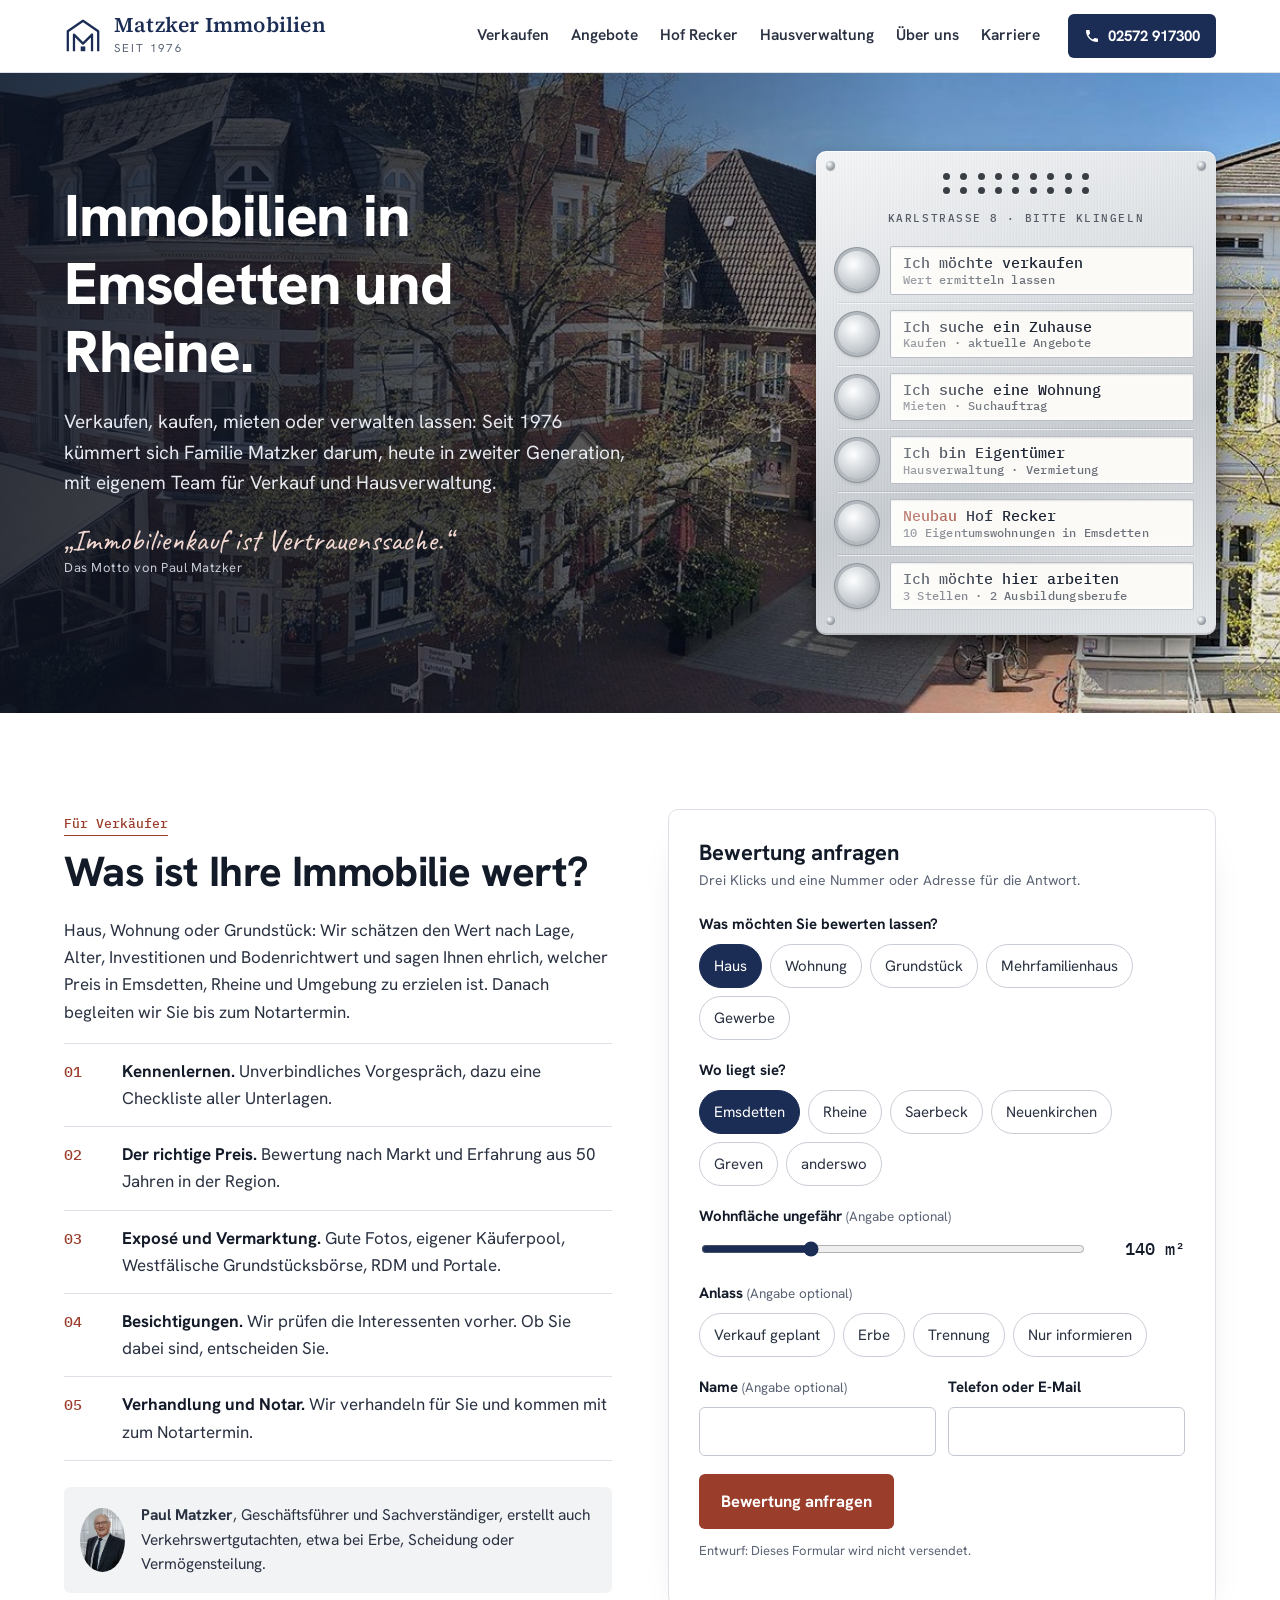
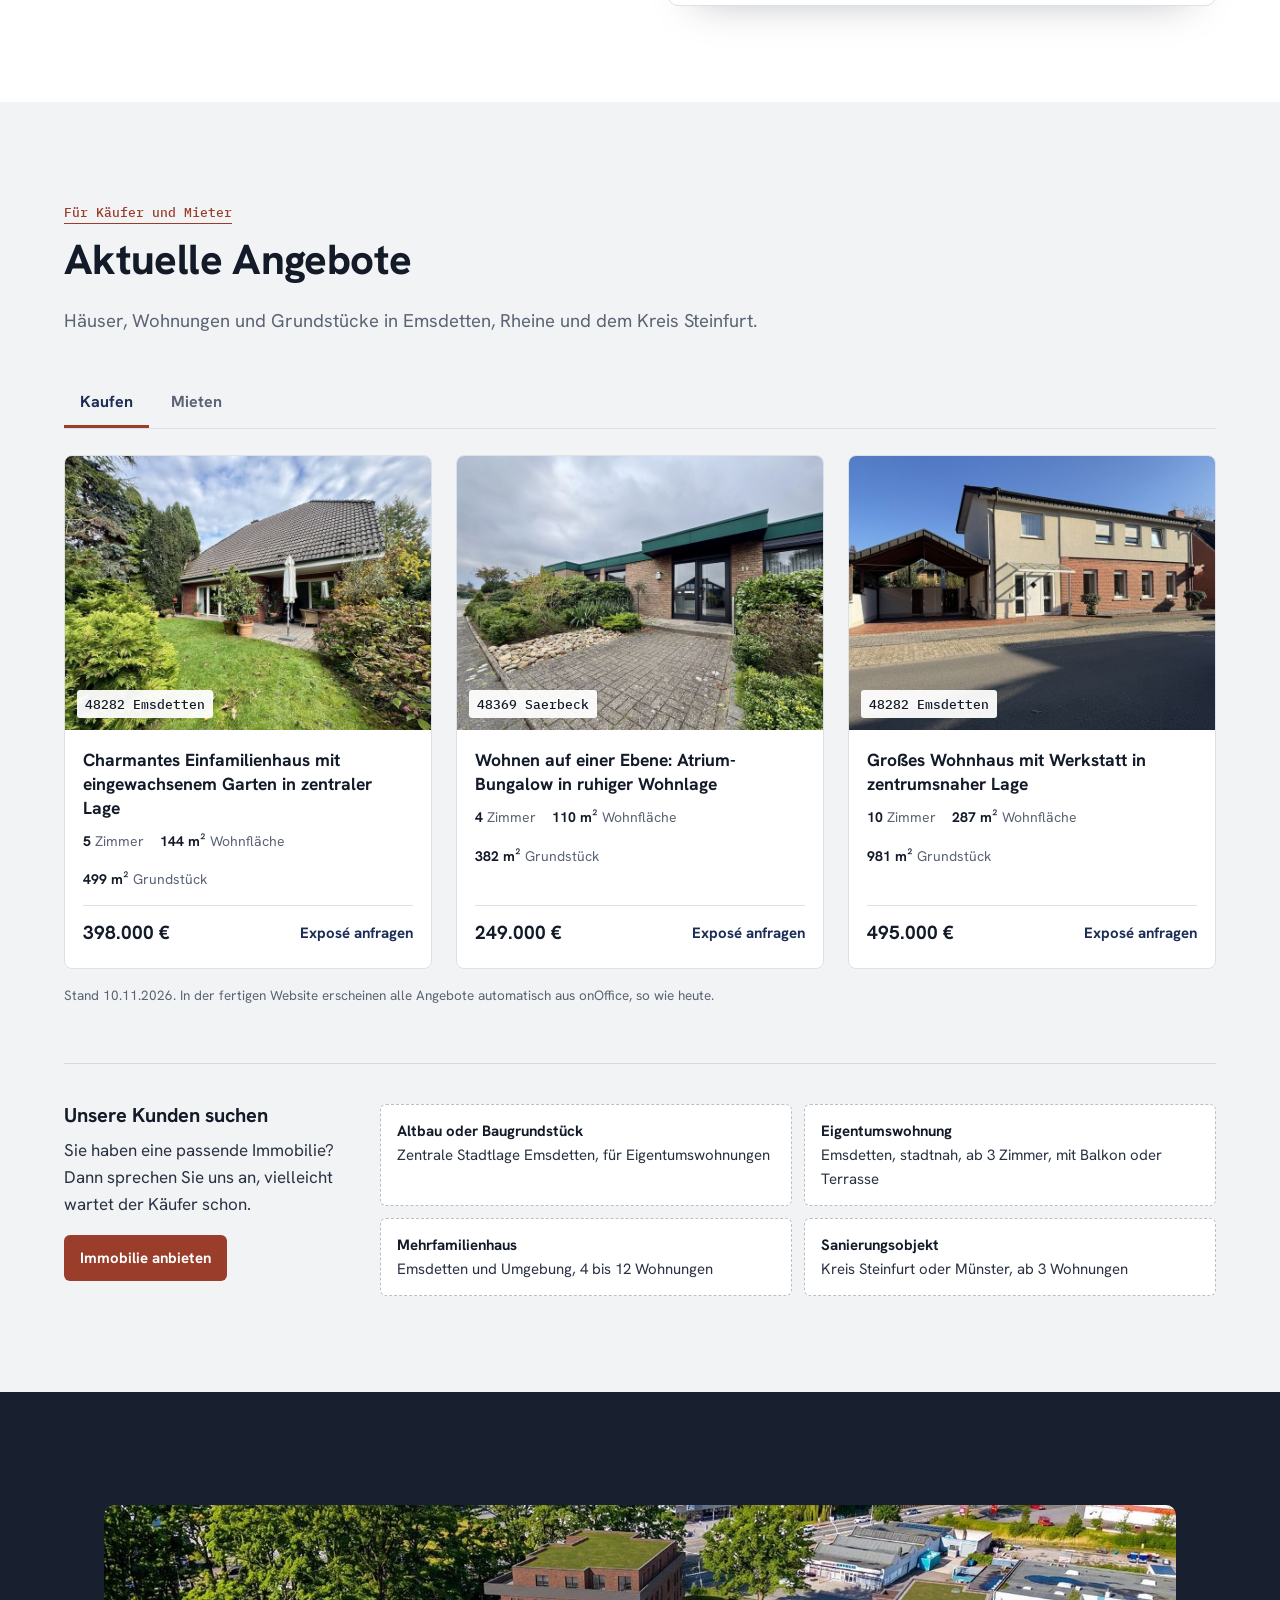
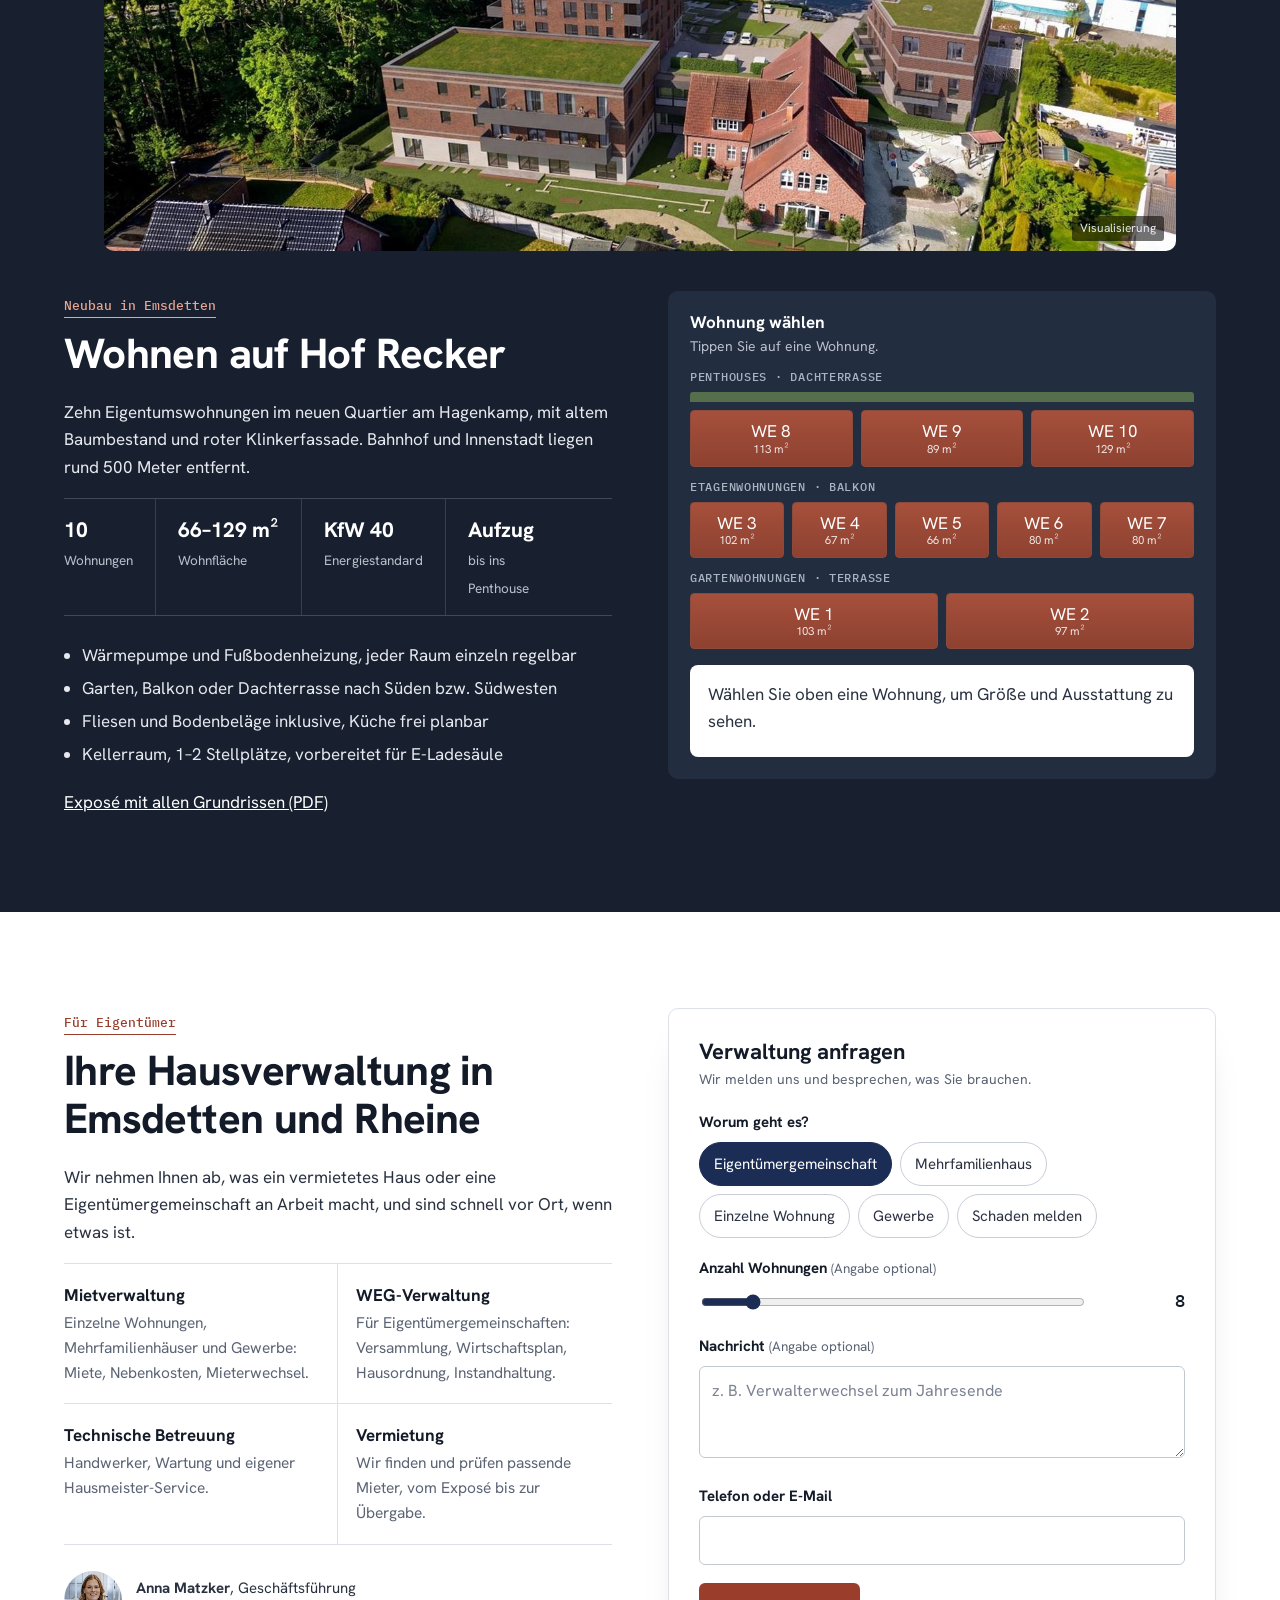
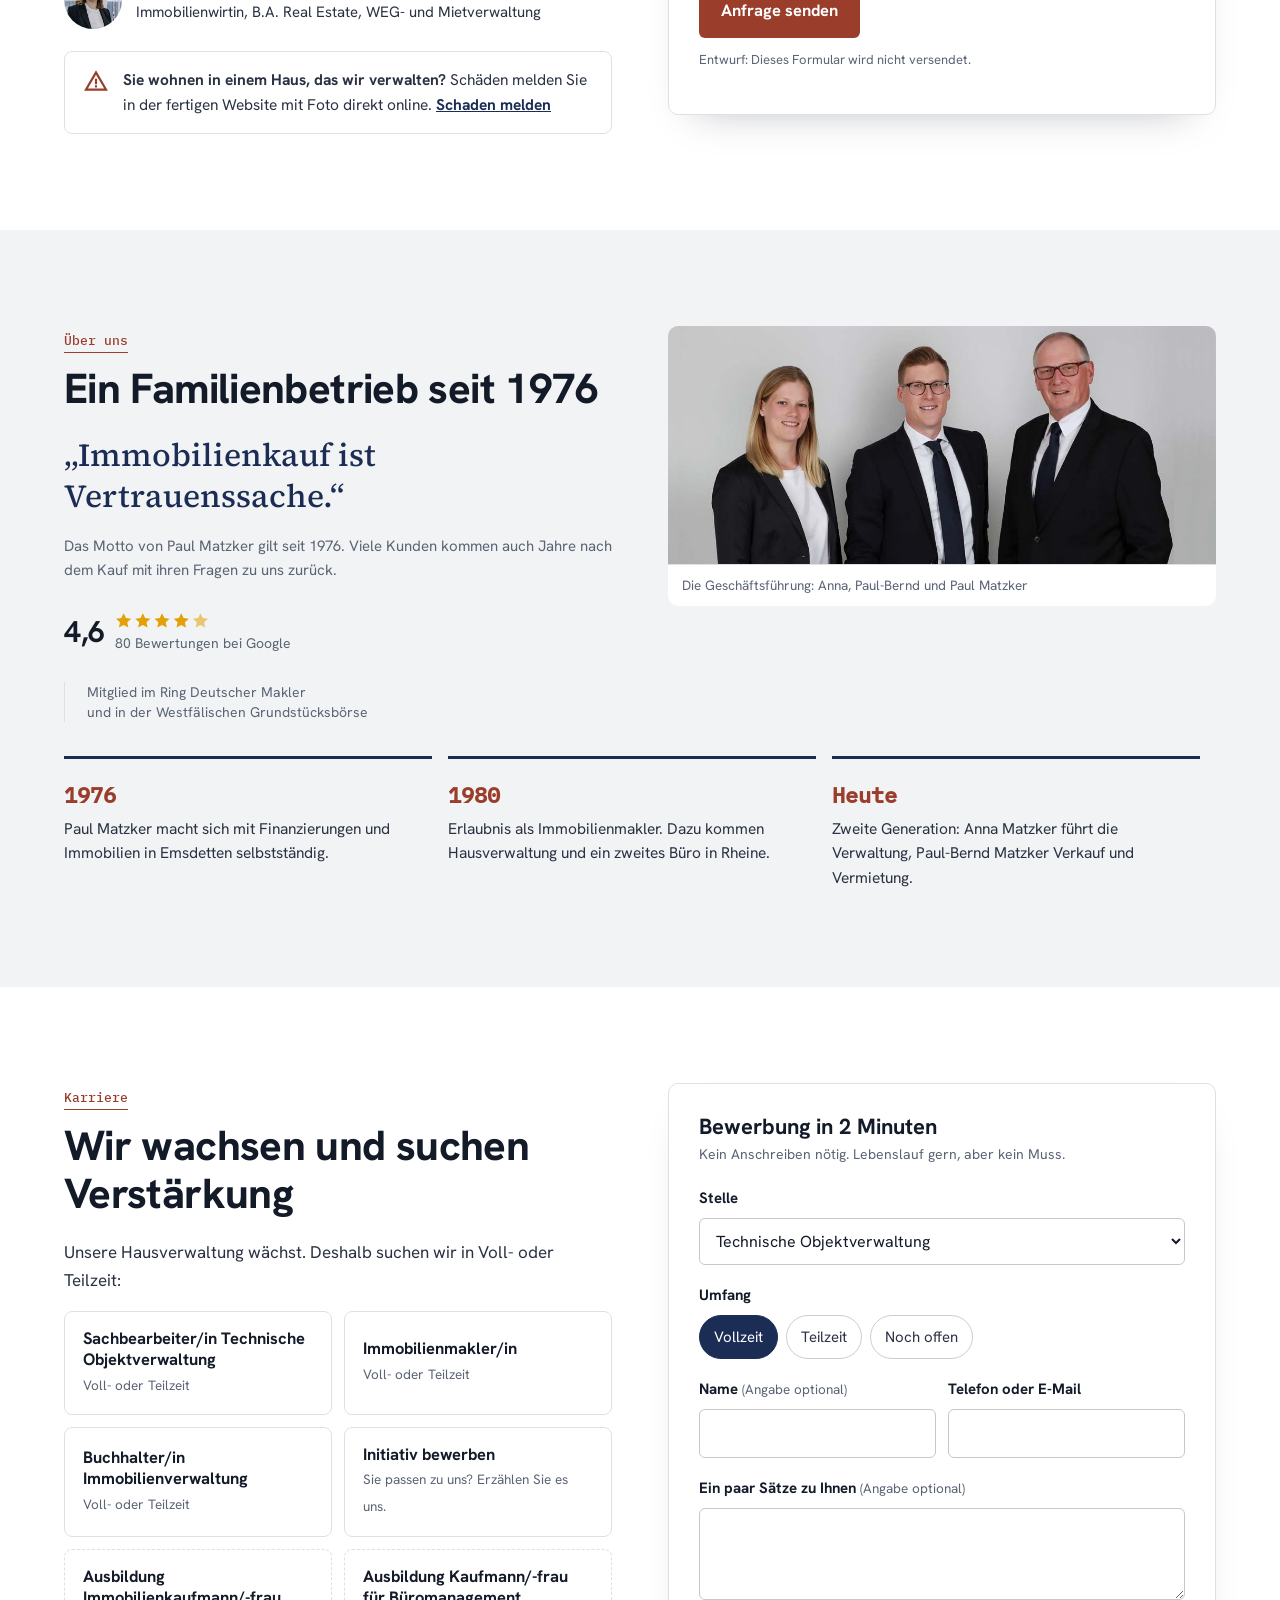
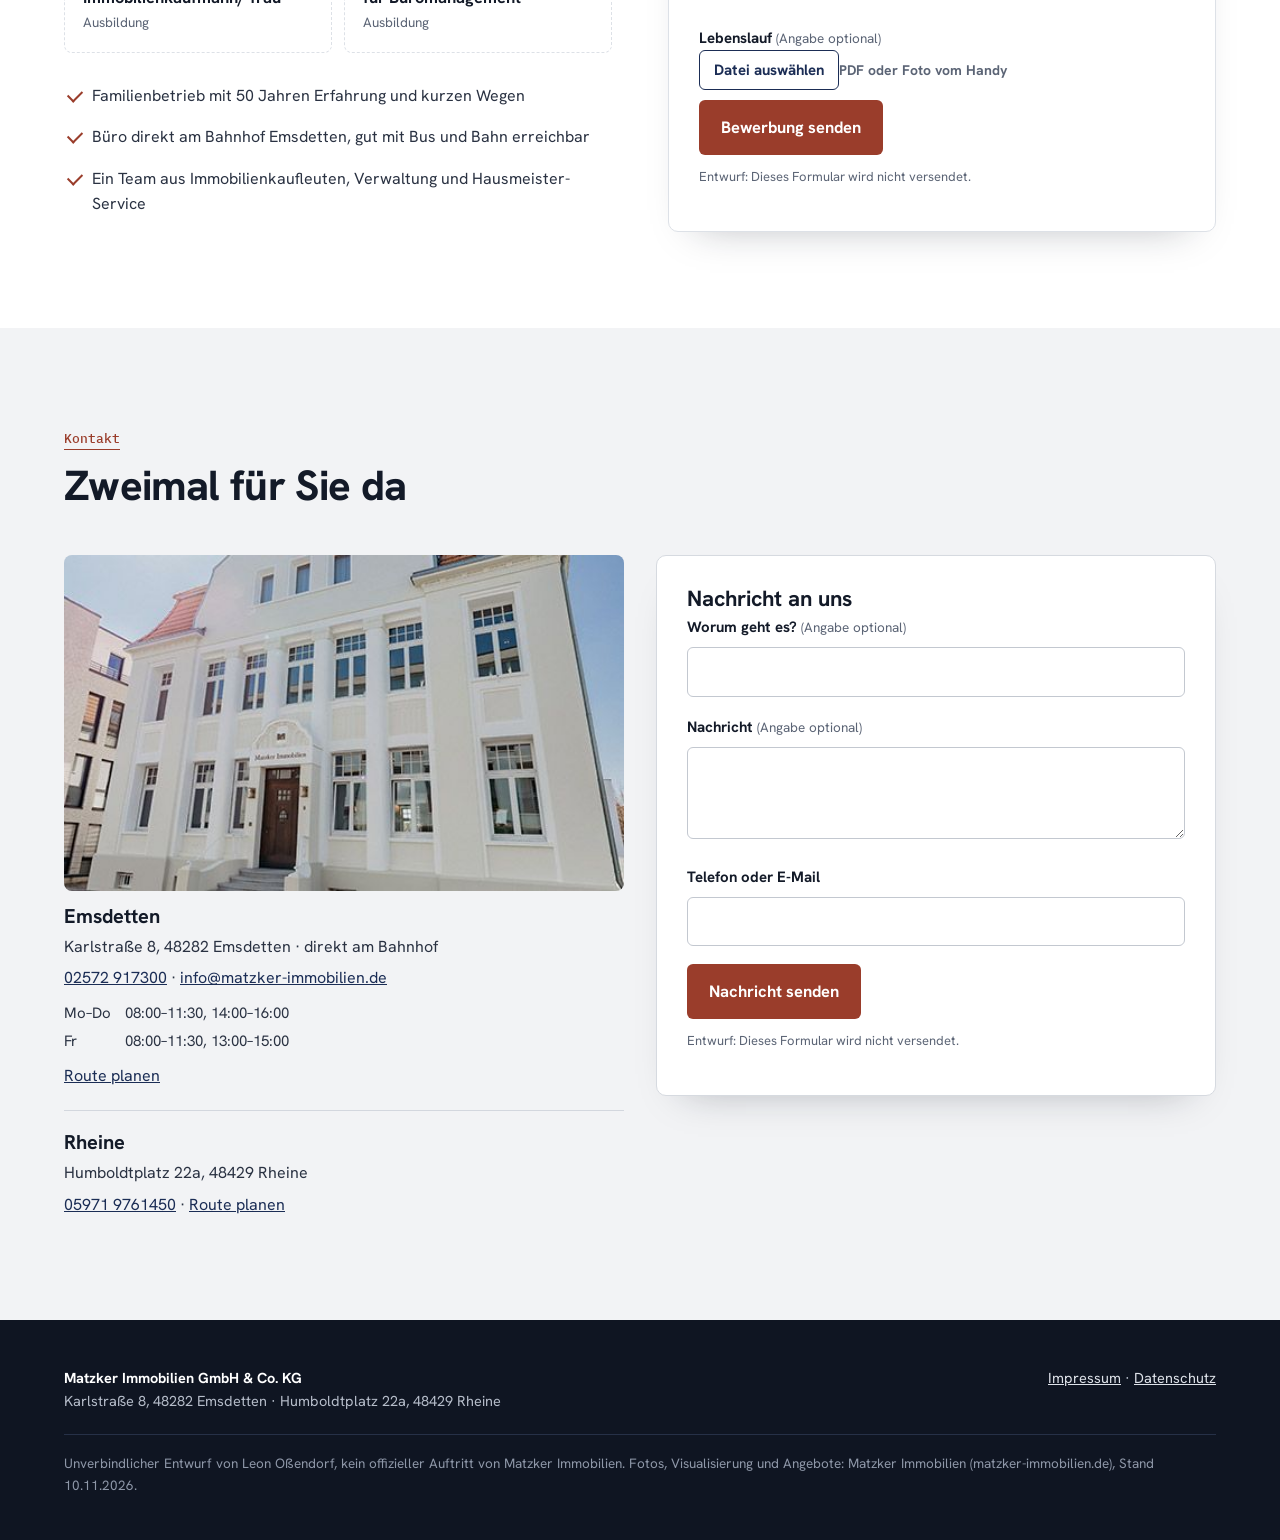
==== index.html @ f6fca641 "Matzker: Startseite mit Klingeltableau, Bewertung, Angebote, Hof Recker, Verwaltung, Karriere" ====
<!doctype html>
<html lang="de-DE">
<head>
<meta charset="utf-8">
<meta name="viewport" content="width=device-width, initial-scale=1">
<meta name="robots" content="noindex,nofollow">
<title>Matzker Immobilien – Makler und Hausverwaltung in Emsdetten und Rheine (Entwurf)</title>
<meta name="description" content="Unverbindlicher Entwurf von Leon Oßendorf für Matzker Immobilien, Emsdetten und Rheine.">
<link rel="preload" href="fonts/hanken.woff2" as="font" type="font/woff2" crossorigin>
<link rel="stylesheet" href="css/site.css">
<link rel="icon" href="data:image/svg+xml,%3Csvg xmlns='http://www.w3.org/2000/svg' viewBox='0 0 40 40'%3E%3Crect width='40' height='40' rx='6' fill='%231b2d55'/%3E%3Cpath d='M8 31V15l12-8 12 8v16M13 31V19l7 7 7-7v12' fill='none' stroke='%23fff' stroke-width='2.6'/%3E%3C/svg%3E">
</head>
<body>
<a class="skip" href="#inhalt">Zum Inhalt springen</a>

<header class="kopf">
  <div class="wrap">
    <a class="marke" href="#top" aria-label="Matzker Immobilien, zur Startseite">
      <svg viewBox="0 0 40 40" aria-hidden="true"><path d="M4 36V15L20 4l16 11v21" fill="none" stroke="#1b2d55" stroke-width="2.4" stroke-linejoin="round"/><path d="M10.5 36V18.5l9.5 9.5 9.5-9.5V36" fill="none" stroke="#1b2d55" stroke-width="2.4" stroke-linejoin="round"/><rect x="17.6" y="31" width="4.8" height="5" fill="#1b2d55"/></svg>
      <span><b>Matzker Immobilien</b><small>Seit 1976</small></span>
    </a>
    <nav class="menue" id="menue" aria-label="Hauptmenü">
      <a href="#verkaufen">Verkaufen</a>
      <a href="#angebote">Angebote</a>
      <a href="#hof-recker">Hof Recker</a>
      <a href="#verwaltung">Hausverwaltung</a>
      <a href="#familie">Über uns</a>
      <a href="#karriere">Karriere</a>
    </nav>
    <button class="burger" aria-expanded="false" aria-controls="menue" aria-label="Menü öffnen"><svg width="20" height="14" viewBox="0 0 20 14" aria-hidden="true"><path d="M0 1h20M0 7h20M0 13h20" stroke="#1b2d55" stroke-width="2"/></svg></button>
    <a class="tel" href="tel:+492572917300"><svg viewBox="0 0 24 24" aria-hidden="true"><path fill="currentColor" d="M6.6 10.8a15.1 15.1 0 0 0 6.6 6.6l2.2-2.2c.3-.3.7-.4 1-.2 1.1.4 2.3.6 3.6.6.6 0 1 .4 1 1V20c0 .6-.4 1-1 1A17 17 0 0 1 3 4c0-.6.4-1 1-1h3.5c.6 0 1 .4 1 1 0 1.3.2 2.5.6 3.6.1.3 0 .7-.2 1l-2.3 2.2Z"/></svg><span>02572 917300</span></a>
  </div>
</header>

<main id="inhalt">
<!-- HERO -->
<section class="hero" id="top">
  <div class="hero-bild"><img src="img/emsdetten-strasse.jpg" alt="Innenstadt von Emsdetten mit Backsteinhäusern und weißer Stadtvilla" fetchpriority="high"></div>
  <div class="wrap">
    <div>
      <h1>Immobilien in Emsdetten und Rheine.</h1>
      <p class="lead">Verkaufen, kaufen, mieten oder verwalten lassen: Seit 1976 kümmert sich Familie Matzker darum, heute in zweiter Generation, mit eigenem Team für Verkauf und Hausverwaltung.</p>
      <p class="unterschrift">„Immobilienkauf ist Vertrauenssache.“<small>Das Motto von Paul Matzker</small></p>
    </div>
    <div class="tableau-halter">
      <div class="tableau" role="group" aria-label="Wählen Sie Ihr Anliegen">
        <div class="lautsprecher" aria-hidden="true"><i></i><i></i><i></i><i></i><i></i><i></i><i></i><i></i><i></i><i></i><i></i><i></i><i></i><i></i><i></i><i></i><i></i><i></i></div>
        <div class="tableau-kopf" aria-hidden="true">Karlstraße 8 · Bitte klingeln</div>
        <button class="klingel" data-ziel="#verkaufen"><span class="knopf" aria-hidden="true"></span><span class="schild">Ich möchte verkaufen<small>Wert ermitteln lassen</small></span></button>
        <button class="klingel" data-ziel="#angebote" data-reiter="kauf"><span class="knopf" aria-hidden="true"></span><span class="schild">Ich suche ein Zuhause<small>Kaufen · aktuelle Angebote</small></span></button>
        <button class="klingel" data-ziel="#angebote" data-reiter="miete"><span class="knopf" aria-hidden="true"></span><span class="schild">Ich suche eine Wohnung<small>Mieten · Suchauftrag</small></span></button>
        <button class="klingel" data-ziel="#verwaltung"><span class="knopf" aria-hidden="true"></span><span class="schild">Ich bin Eigentümer<small>Hausverwaltung · Vermietung</small></span></button>
        <button class="klingel" data-ziel="#hof-recker"><span class="knopf" aria-hidden="true"></span><span class="schild"><span class="neu">Neubau</span> Hof Recker<small>10 Eigentumswohnungen in Emsdetten</small></span></button>
        <button class="klingel" data-ziel="#karriere"><span class="knopf" aria-hidden="true"></span><span class="schild">Ich möchte hier arbeiten<small>3 Stellen · 2 Ausbildungsberufe</small></span></button>
        <span class="schraube-u l" aria-hidden="true"></span><span class="schraube-u r" aria-hidden="true"></span>
      </div>
    </div>
  </div>
</section>

<!-- VERKAUFEN -->
<section class="ab" id="verkaufen">
  <div class="wrap zwei">
    <div class="reveal">
      <span class="marke-zeile">Für Verkäufer</span>
      <h2>Was ist Ihre Immobilie wert?</h2>
      <p>Haus, Wohnung oder Grundstück: Wir schätzen den Wert nach Lage, Alter, Investitionen und Bodenrichtwert und sagen Ihnen ehrlich, welcher Preis in Emsdetten, Rheine und Umgebung zu erzielen ist. Danach begleiten wir Sie bis zum Notartermin.</p>
      <ol class="schritte">
        <li><span><b>Kennenlernen.</b> Unverbindliches Vorgespräch, dazu eine Checkliste aller Unterlagen.</span></li>
        <li><span><b>Der richtige Preis.</b> Bewertung nach Markt und Erfahrung aus 50 Jahren in der Region.</span></li>
        <li><span><b>Exposé und Vermarktung.</b> Gute Fotos, eigener Käuferpool, Westfälische Grundstücksbörse, RDM und Portale.</span></li>
        <li><span><b>Besichtigungen.</b> Wir prüfen die Interessenten vorher. Ob Sie dabei sind, entscheiden Sie.</span></li>
        <li><span><b>Verhandlung und Notar.</b> Wir verhandeln für Sie und kommen mit zum Notartermin.</span></li>
      </ol>
      <div class="sachverstand">
        <img src="img/paul-matzker.jpg" alt="Paul Matzker">
        <p><b>Paul Matzker</b>, Geschäftsführer und Sachverständiger, erstellt auch Verkehrswertgutachten, etwa bei Erbe, Scheidung oder Vermögensteilung.</p>
      </div>
    </div>
    <form class="formular reveal" data-demo novalidate aria-labelledby="bew-titel">
      <div class="form-inhalt">
        <h3 id="bew-titel">Bewertung anfragen</h3>
        <p class="hinweis">Drei Klicks und eine Nummer oder Adresse für die Antwort.</p>
        <div class="feld"><span class="label">Was möchten Sie bewerten lassen?</span>
          <div class="chips">
            <input type="radio" name="art" id="a1" checked><label for="a1">Haus</label>
            <input type="radio" name="art" id="a2"><label for="a2">Wohnung</label>
            <input type="radio" name="art" id="a3"><label for="a3">Grundstück</label>
            <input type="radio" name="art" id="a4"><label for="a4">Mehrfamilienhaus</label>
            <input type="radio" name="art" id="a5"><label for="a5">Gewerbe</label>
          </div></div>
        <div class="feld"><span class="label">Wo liegt sie?</span>
          <div class="chips">
            <input type="radio" name="ort" id="o1" checked><label for="o1">Emsdetten</label>
            <input type="radio" name="ort" id="o2"><label for="o2">Rheine</label>
            <input type="radio" name="ort" id="o3"><label for="o3">Saerbeck</label>
            <input type="radio" name="ort" id="o4"><label for="o4">Neuenkirchen</label>
            <input type="radio" name="ort" id="o5"><label for="o5">Greven</label>
            <input type="radio" name="ort" id="o6"><label for="o6">anderswo</label>
          </div></div>
        <div class="feld"><label for="flaeche">Wohnfläche ungefähr <span class="opt">(Angabe optional)</span></label>
          <div class="regler"><input type="range" id="flaeche" min="40" max="400" step="5" value="140"><output for="flaeche">140 m²</output></div></div>
        <div class="feld"><span class="label">Anlass <span class="opt">(Angabe optional)</span></span>
          <div class="chips">
            <input type="checkbox" id="g1"><label for="g1">Verkauf geplant</label>
            <input type="checkbox" id="g2"><label for="g2">Erbe</label>
            <input type="checkbox" id="g3"><label for="g3">Trennung</label>
            <input type="checkbox" id="g4"><label for="g4">Nur informieren</label>
          </div></div>
        <div class="reihe">
          <div class="feld"><label for="bn">Name <span class="opt">(Angabe optional)</span></label><input type="text" id="bn" autocomplete="name"></div>
          <div class="feld"><label for="bt">Telefon oder E-Mail</label><input type="text" id="bt" autocomplete="tel" required></div>
        </div>
        <button class="senden" type="submit">Bewertung anfragen</button>
        <p class="kleingedruckt">Entwurf: Dieses Formular wird nicht versendet.</p>
      </div>
      <div class="danke" role="status"><b>Danke, Ihre Anfrage ist da.</b>In der fertigen Website käme sie jetzt direkt bei Matzker Immobilien an, und Sie bekämen eine Bestätigung per E-Mail.</div>
    </form>
  </div>
</section>

<!-- ANGEBOTE -->
<section class="ab grau" id="angebote">
  <div class="wrap">
    <div class="ab-kopf reveal">
      <span class="marke-zeile">Für Käufer und Mieter</span>
      <h2>Aktuelle Angebote</h2>
      <p>Häuser, Wohnungen und Grundstücke in Emsdetten, Rheine und dem Kreis Steinfurt.</p>
    </div>
    <div class="reiter" role="tablist" aria-label="Angebote">
      <button role="tab" id="t-kauf" aria-controls="p-kauf" aria-selected="true">Kaufen</button>
      <button role="tab" id="t-miete" aria-controls="p-miete" aria-selected="false" tabindex="-1">Mieten</button>
    </div>
    <div class="panel" id="p-kauf" role="tabpanel" aria-labelledby="t-kauf">
      <div class="objekte">
        <article class="objekt reveal">
          <figure><img src="img/objekt-efh-emsdetten.jpg" alt="Einfamilienhaus mit Terrasse und eingewachsenem Garten" loading="lazy"><span class="ort">48282 Emsdetten</span></figure>
          <div class="koerper"><h3>Charmantes Einfamilienhaus mit eingewachsenem Garten in zentraler Lage</h3>
            <div class="eckdaten"><span><b>5</b> Zimmer</span><span><b>144 m²</b> Wohnfläche</span><span><b>499 m²</b> Grundstück</span></div>
            <div class="preis"><b>398.000 €</b><a href="#kontakt" data-anfrage="Einfamilienhaus Emsdetten">Exposé anfragen</a></div></div>
        </article>
        <article class="objekt reveal">
          <figure><img src="img/objekt-bungalow-saerbeck.jpg" alt="Atrium-Bungalow aus Klinker mit Vorgarten" loading="lazy"><span class="ort">48369 Saerbeck</span></figure>
          <div class="koerper"><h3>Wohnen auf einer Ebene: Atrium-Bungalow in ruhiger Wohnlage</h3>
            <div class="eckdaten"><span><b>4</b> Zimmer</span><span><b>110 m²</b> Wohnfläche</span><span><b>382 m²</b> Grundstück</span></div>
            <div class="preis"><b>249.000 €</b><a href="#kontakt" data-anfrage="Atrium-Bungalow Saerbeck">Exposé anfragen</a></div></div>
        </article>
        <article class="objekt reveal">
          <figure><img src="img/objekt-wohnhaus-werkstatt.jpg" alt="Großes Wohnhaus mit Carport und Werkstatt" loading="lazy"><span class="ort">48282 Emsdetten</span></figure>
          <div class="koerper"><h3>Großes Wohnhaus mit Werkstatt in zentrumsnaher Lage</h3>
            <div class="eckdaten"><span><b>10</b> Zimmer</span><span><b>287 m²</b> Wohnfläche</span><span><b>981 m²</b> Grundstück</span></div>
            <div class="preis"><b>495.000 €</b><a href="#kontakt" data-anfrage="Wohnhaus mit Werkstatt Emsdetten">Exposé anfragen</a></div></div>
        </article>
      </div>
      <p class="stand">Stand 10.11.2026. In der fertigen Website erscheinen alle Angebote automatisch aus onOffice, so wie heute.</p>
    </div>
    <div class="panel" id="p-miete" role="tabpanel" aria-labelledby="t-miete" hidden>
      <div class="suchauftrag">
        <div>
          <h3>Sagen Sie uns, was Sie suchen.</h3>
          <p>Mit einem Suchauftrag melden wir uns, sobald eine passende Wohnung frei wird.</p>
          <p>Mietangebote erscheinen in der fertigen Website hier, ebenfalls automatisch aus onOffice.</p>
        </div>
        <form class="formular" data-demo novalidate aria-labelledby="such-titel">
          <div class="form-inhalt">
            <h3 id="such-titel">Suchauftrag Miete</h3>
            <p class="hinweis">Kurz ausfüllen, wir melden uns bei passenden Wohnungen.</p>
            <div class="feld"><span class="label">Wo?</span><div class="chips">
              <input type="checkbox" id="m1" checked><label for="m1">Emsdetten</label>
              <input type="checkbox" id="m2"><label for="m2">Rheine</label>
              <input type="checkbox" id="m3"><label for="m3">Umgebung</label></div></div>
            <div class="feld"><span class="label">Zimmer</span><div class="chips">
              <input type="radio" name="zi" id="z1"><label for="z1">1–2</label>
              <input type="radio" name="zi" id="z2" checked><label for="z2">3</label>
              <input type="radio" name="zi" id="z3"><label for="z3">4 und mehr</label></div></div>
            <div class="feld"><label for="miete">Warmmiete bis <span class="opt">(Angabe optional)</span></label>
              <div class="regler"><input type="range" id="miete" min="400" max="2000" step="50" value="900"><output for="miete">900 €</output></div></div>
            <div class="feld"><label for="mt">Telefon oder E-Mail</label><input type="text" id="mt" required></div>
            <button class="senden" type="submit">Suchauftrag speichern</button>
            <p class="kleingedruckt">Entwurf: Dieses Formular wird nicht versendet.</p>
          </div>
          <div class="danke" role="status"><b>Danke, Ihr Suchauftrag ist gespeichert.</b>In der fertigen Website käme er direkt bei Matzker Immobilien an.</div>
        </form>
      </div>
    </div>

    <div class="gesucht reveal">
      <div>
        <h3>Unsere Kunden suchen</h3>
        <p>Sie haben eine passende Immobilie? Dann sprechen Sie uns an, vielleicht wartet der Käufer schon.</p>
        <a href="#verkaufen" class="senden" style="padding:11px 16px;font-size:15px;text-decoration:none">Immobilie anbieten</a>
      </div>
      <ul>
        <li><b>Altbau oder Baugrundstück</b>Zentrale Stadtlage Emsdetten, für Eigentumswohnungen</li>
        <li><b>Eigentumswohnung</b>Emsdetten, stadtnah, ab 3 Zimmer, mit Balkon oder Terrasse</li>
        <li><b>Mehrfamilienhaus</b>Emsdetten und Umgebung, 4 bis 12 Wohnungen</li>
        <li><b>Sanierungsobjekt</b>Kreis Steinfurt oder Münster, ab 3 Wohnungen</li>
      </ul>
    </div>
  </div>
</section>

<!-- HOF RECKER -->
<section class="ab recker" id="hof-recker">
  <div class="wrap">
    <figure class="recker-bild reveal"><img src="img/hof-recker.jpg" alt="Hof Recker in Emsdetten aus der Luft: Neubauten aus rotem Klinker mit begrünten Dächern um den alten Hof" loading="lazy"><figcaption>Visualisierung</figcaption></figure>
    <div class="zwei">
      <div class="reveal">
        <span class="marke-zeile" style="color:#e7a593">Neubau in Emsdetten</span>
        <h2>Wohnen auf Hof Recker</h2>
        <p>Zehn Eigentumswohnungen im neuen Quartier am Hagenkamp, mit altem Baumbestand und roter Klinkerfassade. Bahnhof und Innenstadt liegen rund 500 Meter entfernt.</p>
        <div class="recker-fakten">
          <div><b>10</b><span>Wohnungen</span></div>
          <div><b>66–129 m²</b><span>Wohnfläche</span></div>
          <div><b>KfW 40</b><span>Energiestandard</span></div>
          <div><b>Aufzug</b><span>bis ins Penthouse</span></div>
        </div>
        <ul class="plus">
          <li>Wärmepumpe und Fußbodenheizung, jeder Raum einzeln regelbar</li>
          <li>Garten, Balkon oder Dachterrasse nach Süden bzw. Südwesten</li>
          <li>Fliesen und Bodenbeläge inklusive, Küche frei planbar</li>
          <li>Kellerraum, 1–2 Stellplätze, vorbereitet für E-Ladesäule</li>
        </ul>
        <a class="licht" href="https://www.matzker-immobilien.de/wp-content/uploads/download/hofrecker.pdf" rel="noopener">Exposé mit allen Grundrissen (PDF)</a>
      </div>
      <div class="haus reveal" aria-label="Wohnungen auf Hof Recker">
        <h3 style="font-size:17px;margin-bottom:2px">Wohnung wählen</h3>
        <p style="font-size:14px;color:#b9c0cc;margin:0 0 6px">Tippen Sie auf eine Wohnung.</p>
        <div class="etage-name">PENTHOUSES · DACHTERRASSE</div>
        <div class="dach" aria-hidden="true"></div>
        <div class="etage e3">
          <button class="we" data-we="8" data-info="3 Zimmer · 113 m² · Penthouse mit Dachterrasse">WE 8<small>113 m²</small></button>
          <button class="we" data-we="9" data-info="2 Zimmer · 89 m² · Penthouse">WE 9<small>89 m²</small></button>
          <button class="we" data-we="10" data-info="3 Zimmer · 129 m² · Penthouse mit zwei Dachterrassen">WE 10<small>129 m²</small></button>
        </div>
        <div class="etage-name">ETAGENWOHNUNGEN · BALKON</div>
        <div class="etage e5">
          <button class="we" data-we="3" data-info="3–4 Zimmer · 102 m² · Balkon nach Süden">WE 3<small>102 m²</small></button>
          <button class="we" data-we="4" data-info="2 Zimmer · 67 m² · Balkon">WE 4<small>67 m²</small></button>
          <button class="we" data-we="5" data-info="2 Zimmer · 66 m² · Balkon">WE 5<small>66 m²</small></button>
          <button class="we" data-we="6" data-info="2 Zimmer · 80 m² · Balkon">WE 6<small>80 m²</small></button>
          <button class="we" data-we="7" data-info="3 Zimmer · 80 m² · Balkon">WE 7<small>80 m²</small></button>
        </div>
        <div class="etage-name">GARTENWOHNUNGEN · TERRASSE</div>
        <div class="etage e2">
          <button class="we" data-we="1" data-info="3 Zimmer · 103 m² · eigener Garten rund 60 m²">WE 1<small>103 m²</small></button>
          <button class="we" data-we="2" data-info="3 Zimmer · 97 m² · eigener Garten rund 30 m²">WE 2<small>97 m²</small></button>
        </div>
        <div class="we-info" aria-live="polite"><span class="we-text">Wählen Sie oben eine Wohnung, um Größe und Ausstattung zu sehen.</span></div>
      </div>
    </div>
  </div>
</section>

<!-- VERWALTUNG -->
<section class="ab" id="verwaltung">
  <div class="wrap zwei">
    <div class="reveal">
      <span class="marke-zeile">Für Eigentümer</span>
      <h2>Ihre Hausverwaltung in Emsdetten und Rheine</h2>
      <p>Wir nehmen Ihnen ab, was ein vermietetes Haus oder eine Eigentümergemeinschaft an Arbeit macht, und sind schnell vor Ort, wenn etwas ist.</p>
      <div class="leist">
        <div><b>Mietverwaltung</b><p>Einzelne Wohnungen, Mehrfamilienhäuser und Gewerbe: Miete, Nebenkosten, Mieterwechsel.</p></div>
        <div><b>WEG-Verwaltung</b><p>Für Eigentümergemeinschaften: Versammlung, Wirtschaftsplan, Hausordnung, Instandhaltung.</p></div>
        <div><b>Technische Betreuung</b><p>Handwerker, Wartung und eigener Hausmeister-Service.</p></div>
        <div><b>Vermietung</b><p>Wir finden und prüfen passende Mieter, vom Exposé bis zur Übergabe.</p></div>
      </div>
      <div class="person">
        <img src="img/anna-matzker.jpg" alt="Anna Matzker">
        <p><b>Anna Matzker</b>, Geschäftsführung<br>Immobilienwirtin, B.A. Real Estate, WEG- und Mietverwaltung</p>
      </div>
      <div class="schaden">
        <svg viewBox="0 0 24 24" aria-hidden="true"><path fill="currentColor" d="M12 2 1 21h22L12 2Zm0 4.3L19.5 19h-15L12 6.3ZM11 10v5h2v-5h-2Zm0 6v2h2v-2h-2Z"/></svg>
        <p><b>Sie wohnen in einem Haus, das wir verwalten?</b> Schäden melden Sie in der fertigen Website mit Foto direkt online. <button type="button" data-anfrage-verwaltung="schaden">Schaden melden</button></p>
      </div>
    </div>
    <form class="formular reveal" data-demo novalidate aria-labelledby="verw-titel" id="verw-form">
      <div class="form-inhalt">
        <h3 id="verw-titel">Verwaltung anfragen</h3>
        <p class="hinweis">Wir melden uns und besprechen, was Sie brauchen.</p>
        <div class="feld"><span class="label">Worum geht es?</span><div class="chips">
          <input type="radio" name="vw" id="v1" checked><label for="v1">Eigentümergemeinschaft</label>
          <input type="radio" name="vw" id="v2"><label for="v2">Mehrfamilienhaus</label>
          <input type="radio" name="vw" id="v3"><label for="v3">Einzelne Wohnung</label>
          <input type="radio" name="vw" id="v4"><label for="v4">Gewerbe</label>
          <input type="radio" name="vw" id="v5"><label for="v5">Schaden melden</label></div></div>
        <div class="feld" id="feld-einheiten"><label for="einheiten">Anzahl Wohnungen <span class="opt">(Angabe optional)</span></label>
          <div class="regler"><input type="range" id="einheiten" min="1" max="60" value="8"><output for="einheiten">8</output></div></div>
        <div class="feld"><label for="vn">Nachricht <span class="opt">(Angabe optional)</span></label><textarea id="vn" placeholder="z. B. Verwalterwechsel zum Jahresende"></textarea></div>
        <div class="feld"><label for="vt">Telefon oder E-Mail</label><input type="text" id="vt" required></div>
        <button class="senden" type="submit">Anfrage senden</button>
        <p class="kleingedruckt">Entwurf: Dieses Formular wird nicht versendet.</p>
      </div>
      <div class="danke" role="status"><b>Danke, Ihre Anfrage ist da.</b>In der fertigen Website käme sie direkt bei der Hausverwaltung an.</div>
    </form>
  </div>
</section>

<!-- FAMILIE -->
<section class="ab grau" id="familie">
  <div class="wrap">
    <div class="zwei">
      <div class="reveal">
        <span class="marke-zeile">Über uns</span>
        <h2>Ein Familienbetrieb seit 1976</h2>
        <p class="motto">„Immobilienkauf ist Vertrauenssache.“</p>
        <p>Das Motto von Paul Matzker gilt seit 1976. Viele Kunden kommen auch Jahre nach dem Kauf mit ihren Fragen zu uns zurück.</p>
        <div class="siegel">
          <div class="sterne"><b>4,6</b><span><svg viewBox="0 0 100 18" aria-hidden="true"><g fill="#e3a008"><path id="st" d="M9 1l2.4 5 5.5.6-4.1 3.8 1.1 5.4L9 13.1 4.1 15.8l1.1-5.4L1.1 6.6l5.5-.6z"/><use href="#st" x="20"/><use href="#st" x="40"/><use href="#st" x="60"/></g><path d="M89 1l2.4 5 5.5.6-4.1 3.8 1.1 5.4L89 13.1l-4.9 2.7 1.1-5.4-4.1-3.8 5.5-.6z" fill="#e3a008" opacity=".55"/></svg><br>80 Bewertungen bei Google</span></div>
          <div class="verband">Mitglied im Ring Deutscher Makler<br>und in der Westfälischen Grundstücksbörse</div>
        </div>
      </div>
      <figure class="familie-bild reveal" style="margin:0"><img src="img/familie-matzker.jpg" alt="Anna Matzker, Paul-Bernd Matzker und Paul Matzker" loading="lazy"><figcaption>Die Geschäftsführung: Anna, Paul-Bernd und Paul Matzker</figcaption></figure>
    </div>
    <div class="zeitleiste reveal">
      <div><b>1976</b><p>Paul Matzker macht sich mit Finanzierungen und Immobilien in Emsdetten selbstständig.</p></div>
      <div><b>1980</b><p>Erlaubnis als Immobilienmakler. Dazu kommen Hausverwaltung und ein zweites Büro in Rheine.</p></div>
      <div><b>Heute</b><p>Zweite Generation: Anna Matzker führt die Verwaltung, Paul-Bernd Matzker Verkauf und Vermietung.</p></div>
    </div>
  </div>
</section>

<!-- KARRIERE -->
<section class="ab" id="karriere">
  <div class="wrap zwei">
    <div class="reveal">
      <span class="marke-zeile">Karriere</span>
      <h2>Wir wachsen und suchen Verstärkung</h2>
      <p>Unsere Hausverwaltung wächst. Deshalb suchen wir in Voll- oder Teilzeit:</p>
      <div class="stellen">
        <button class="stelle" data-stelle="Technische Objektverwaltung"><b>Sachbearbeiter/in Technische Objektverwaltung</b><span>Voll- oder Teilzeit</span></button>
        <button class="stelle" data-stelle="Immobilienmakler/in"><b>Immobilienmakler/in</b><span>Voll- oder Teilzeit</span></button>
        <button class="stelle" data-stelle="Buchhaltung Immobilienverwaltung"><b>Buchhalter/in Immobilienverwaltung</b><span>Voll- oder Teilzeit</span></button>
        <button class="stelle" data-stelle="Initiativbewerbung"><b>Initiativ bewerben</b><span>Sie passen zu uns? Erzählen Sie es uns.</span></button>
        <button class="stelle azubi" data-stelle="Ausbildung Immobilienkaufmann/-frau"><b>Ausbildung Immobilienkaufmann/-frau</b><span>Ausbildung</span></button>
        <button class="stelle azubi" data-stelle="Ausbildung Kaufmann/-frau für Büromanagement"><b>Ausbildung Kaufmann/-frau für Büromanagement</b><span>Ausbildung</span></button>
      </div>
      <ul class="vorteile">
        <li>Familienbetrieb mit 50 Jahren Erfahrung und kurzen Wegen</li>
        <li>Büro direkt am Bahnhof Emsdetten, gut mit Bus und Bahn erreichbar</li>
        <li>Ein Team aus Immobilienkaufleuten, Verwaltung und Hausmeister-Service</li>
      </ul>
    </div>
    <form class="formular reveal" data-demo novalidate aria-labelledby="bw-titel" id="bewerbung">
      <div class="form-inhalt">
        <h3 id="bw-titel">Bewerbung in 2 Minuten</h3>
        <p class="hinweis">Kein Anschreiben nötig. Lebenslauf gern, aber kein Muss.</p>
        <div class="feld"><label for="bw-stelle">Stelle</label>
          <select id="bw-stelle">
            <option>Technische Objektverwaltung</option><option>Immobilienmakler/in</option><option>Buchhaltung Immobilienverwaltung</option>
            <option>Ausbildung Immobilienkaufmann/-frau</option><option>Ausbildung Kaufmann/-frau für Büromanagement</option><option>Initiativbewerbung</option>
          </select></div>
        <div class="feld"><span class="label">Umfang</span><div class="chips">
          <input type="radio" name="um" id="u1" checked><label for="u1">Vollzeit</label>
          <input type="radio" name="um" id="u2"><label for="u2">Teilzeit</label>
          <input type="radio" name="um" id="u3"><label for="u3">Noch offen</label></div></div>
        <div class="reihe">
          <div class="feld"><label for="bw-n">Name <span class="opt">(Angabe optional)</span></label><input type="text" id="bw-n" autocomplete="name"></div>
          <div class="feld"><label for="bw-t">Telefon oder E-Mail</label><input type="text" id="bw-t" required></div>
        </div>
        <div class="feld"><label for="bw-s">Ein paar Sätze zu Ihnen <span class="opt">(Angabe optional)</span></label><textarea id="bw-s"></textarea></div>
        <div class="feld"><span class="label">Lebenslauf <span class="opt">(Angabe optional)</span></span><label class="datei"><input type="file" id="bw-f"><span>Datei auswählen</span><em>PDF oder Foto vom Handy</em></label></div>
        <button class="senden" type="submit">Bewerbung senden</button>
        <p class="kleingedruckt">Entwurf: Dieses Formular wird nicht versendet.</p>
      </div>
      <div class="danke" role="status"><b>Danke für Ihre Bewerbung!</b>In der fertigen Website käme sie direkt bei Familie Matzker an, und Sie bekämen eine Eingangsbestätigung.</div>
    </form>
  </div>
</section>

<!-- KONTAKT -->
<section class="ab grau" id="kontakt">
  <div class="wrap">
    <div class="ab-kopf reveal"><span class="marke-zeile">Kontakt</span><h2>Zweimal für Sie da</h2></div>
    <div class="standorte zwei">
      <div class="reveal">
        <div class="standort">
          <img src="img/buero-emsdetten.jpg" alt="Büro von Matzker Immobilien in einer weißen Stadtvilla in Emsdetten" loading="lazy">
          <h3>Emsdetten</h3>
          <p>Karlstraße 8, 48282 Emsdetten · direkt am Bahnhof</p>
          <p><a href="tel:+492572917300">02572 917300</a> · <a href="mailto:info@matzker-immobilien.de">info@matzker-immobilien.de</a></p>
          <table class="zeiten"><tr><td>Mo–Do</td><td>08:00–11:30, 14:00–16:00</td></tr><tr><td>Fr</td><td>08:00–11:30, 13:00–15:00</td></tr></table>
          <p style="margin-top:8px"><a href="https://www.google.com/maps/search/?api=1&amp;query=Karlstra%C3%9Fe+8+48282+Emsdetten" rel="noopener">Route planen</a></p>
        </div>
        <div class="standort zweit">
          <h3>Rheine</h3>
          <p>Humboldtplatz 22a, 48429 Rheine</p>
          <p><a href="tel:+4959719761450">05971 9761450</a> · <a href="https://www.google.com/maps/search/?api=1&amp;query=Humboldtplatz+22a+48429+Rheine" rel="noopener">Route planen</a></p>
        </div>
      </div>
      <form class="formular reveal" data-demo novalidate aria-labelledby="k-titel" id="kontaktform">
        <div class="form-inhalt">
          <h3 id="k-titel">Nachricht an uns</h3>
          <div class="feld"><label for="k-n">Worum geht es? <span class="opt">(Angabe optional)</span></label><input type="text" id="k-n"></div>
          <div class="feld"><label for="k-m">Nachricht <span class="opt">(Angabe optional)</span></label><textarea id="k-m"></textarea></div>
          <div class="feld"><label for="k-t">Telefon oder E-Mail</label><input type="text" id="k-t" required></div>
          <button class="senden" type="submit">Nachricht senden</button>
          <p class="kleingedruckt">Entwurf: Dieses Formular wird nicht versendet.</p>
        </div>
        <div class="danke" role="status"><b>Danke, Ihre Nachricht ist da.</b>In der fertigen Website käme sie direkt im Büro an.</div>
      </form>
    </div>
  </div>
</section>
</main>

<footer class="fuss">
  <div class="wrap">
    <div><b style="color:#fff">Matzker Immobilien GmbH &amp; Co. KG</b><br>Karlstraße 8, 48282 Emsdetten · Humboldtplatz 22a, 48429 Rheine</div>
    <div><a href="impressum.html">Impressum</a> · <a href="datenschutz.html">Datenschutz</a></div>
    <p class="entwurf">Unverbindlicher Entwurf von Leon Oßendorf, kein offizieller Auftritt von Matzker Immobilien. Fotos, Visualisierung und Angebote: Matzker Immobilien (matzker-immobilien.de), Stand 10.11.2026.</p>
  </div>
</footer>

<div class="mobil-leiste"><a href="tel:+492572917300">Anrufen</a><a href="#verkaufen">Wert ermitteln</a></div>
<script src="js/site.js"></script>
</body>
</html>
---- css/site.css ----
@font-face{font-family:"Hanken";src:url(../fonts/hanken.woff2) format("woff2");font-weight:100 900;font-display:swap}
@font-face{font-family:"Serif4";src:url(../fonts/sourceserif.woff2) format("woff2");font-weight:200 900;font-display:swap}
@font-face{font-family:"PlexMono";src:url(../fonts/plexmono-500.woff2) format("woff2");font-weight:500;font-display:swap}
@font-face{font-family:"Caveat";src:url(../fonts/caveat.woff2) format("woff2");font-weight:400 700;font-display:swap}

:root{
  --navy:#1b2d55; --navy-2:#24396a; --ink:#131a28; --text:#2a3242; --muted:#5b6475;
  --line:#dde1e7; --paper:#ffffff; --stone:#f2f3f5; --stone-2:#e8eaee;
  --brick:#9a3d2b; --brick-2:#b5523c; --ok:#1f6b4a;
  --steel-1:#eef0f2; --steel-2:#c9ced4; --steel-3:#9aa1a9;
  --r:6px; --wrap:1200px;
}
*{box-sizing:border-box}
html{scroll-behavior:smooth;-webkit-text-size-adjust:100%}
@media (prefers-reduced-motion:reduce){html{scroll-behavior:auto}*,*::before,*::after{animation:none!important;transition:none!important}}
body{margin:0;font-family:"Hanken",system-ui,sans-serif;font-size:17px;line-height:1.6;color:var(--text);background:var(--paper)}
img{max-width:100%;display:block}
a{color:var(--navy)}
h1,h2,h3{color:var(--ink);line-height:1.15;margin:0 0 .5em}
h2{font-size:clamp(28px,3.4vw,42px);font-weight:750;letter-spacing:-.015em}
h3{font-size:20px;font-weight:700}
p{margin:0 0 1em}
.wrap{max-width:var(--wrap);margin:0 auto;padding:0 24px}
.skip{position:absolute;left:-9999px}.skip:focus{left:12px;top:12px;z-index:99;background:#fff;padding:8px 12px}
:focus-visible{outline:3px solid var(--brick-2);outline-offset:2px}

/* Kopf */
.kopf{position:sticky;top:0;z-index:50;background:rgba(255,255,255,.96);backdrop-filter:blur(8px);border-bottom:1px solid var(--line)}
.kopf .wrap{display:flex;align-items:center;gap:28px;height:72px}
.marke{display:flex;align-items:center;gap:12px;text-decoration:none;color:var(--navy);flex:none}
.marke svg{width:38px;height:38px}
.marke b{font-family:"Serif4",serif;font-weight:600;font-size:21px;letter-spacing:.01em;display:block;line-height:1.05}
.marke small{display:block;font-size:11.5px;letter-spacing:.18em;color:var(--muted);text-transform:uppercase;margin-top:3px}
.menue{display:flex;gap:22px;margin-left:auto}
.menue a{text-decoration:none;color:var(--text);font-weight:600;font-size:15.5px;padding:6px 0;border-bottom:2px solid transparent;transition:border-color .2s,color .2s}
.menue a:hover{color:var(--navy);border-color:var(--brick)}
.tel{flex:none;display:inline-flex;align-items:center;gap:8px;background:var(--navy);color:#fff;text-decoration:none;font-weight:700;padding:10px 16px;border-radius:var(--r);font-size:15px}
.tel:hover{background:var(--navy-2)}
.tel svg{width:16px;height:16px}
.burger{display:none}
@media (max-width:1060px){
  .menue{display:none;position:absolute;top:72px;left:0;right:0;background:#fff;flex-direction:column;gap:0;padding:8px 24px 18px;border-bottom:1px solid var(--line)}
  .menue.offen{display:flex}
  .menue a{padding:12px 0;border-bottom:1px solid var(--line)}
  .burger{display:inline-flex;margin-left:auto;background:none;border:1px solid var(--line);border-radius:var(--r);width:44px;height:44px;align-items:center;justify-content:center;cursor:pointer}
  .tel span{display:none}.tel{padding:12px}
}

/* Hero */
.hero{position:relative;color:#fff;background:#1a2233;overflow:hidden}
.hero-bild{position:absolute;inset:0}
.hero-bild img{width:100%;height:100%;object-fit:cover;object-position:28% 50%}
.hero-bild::after{content:"";position:absolute;inset:0;background:linear-gradient(90deg,rgba(14,20,34,.86) 0%,rgba(14,20,34,.66) 42%,rgba(14,20,34,.18) 72%,rgba(14,20,34,.05) 100%)}
.hero .wrap{position:relative;display:grid;grid-template-columns:1.05fr .95fr;gap:48px;align-items:center;min-height:640px;padding-top:64px;padding-bottom:64px}
.hero h1{color:#fff;font-size:clamp(36px,4.6vw,60px);font-weight:780;letter-spacing:-.02em;margin-bottom:22px;max-width:13ch}
.hero p.lead{font-size:19px;max-width:30em;color:#e6e9ef;margin-bottom:26px}
.hero .unterschrift{font-family:"Caveat",cursive;font-size:30px;color:#f1d7cf;line-height:1}
.hero .unterschrift small{display:block;font-family:"Hanken";font-size:13px;color:#c7ccd6;letter-spacing:.04em;margin-top:6px}

/* Klingeltableau */
.tableau-halter{display:flex;justify-content:flex-end}
.tableau{width:min(400px,100%);border-radius:10px;padding:22px 22px 18px;color:#2b3038;
  background:
    repeating-linear-gradient(90deg,rgba(255,255,255,.0) 0,rgba(255,255,255,.18) 1px,rgba(0,0,0,.025) 2px,rgba(255,255,255,0) 3px),
    linear-gradient(160deg,#f4f5f6 0%,#d9dde1 38%,#c4c9ce 62%,#e3e6e9 100%);
  box-shadow:0 1px 0 rgba(255,255,255,.9) inset,0 -2px 0 rgba(0,0,0,.12) inset,0 30px 60px -20px rgba(0,0,0,.6),0 6px 14px rgba(0,0,0,.28);
  position:relative}
.tableau::before,.tableau::after{content:"";position:absolute;width:9px;height:9px;border-radius:50%;top:10px;background:radial-gradient(circle at 35% 35%,#fff,#9aa1a9 60%,#6d747c);box-shadow:0 1px 1px rgba(0,0,0,.3)}
.tableau::before{left:10px}.tableau::after{right:10px}
.tableau .schraube-u{position:absolute;width:9px;height:9px;border-radius:50%;bottom:10px;background:radial-gradient(circle at 35% 35%,#fff,#9aa1a9 60%,#6d747c)}
.tableau .schraube-u.l{left:10px}.tableau .schraube-u.r{right:10px}
.lautsprecher{display:grid;grid-template-columns:repeat(9,1fr);gap:7px;width:150px;margin:0 auto 16px}
.lautsprecher i{display:block;width:7px;height:7px;border-radius:50%;background:#3a3f46;box-shadow:0 1px 0 rgba(255,255,255,.8);margin:auto}
.tableau-kopf{font-family:"PlexMono",monospace;font-size:11px;letter-spacing:.14em;text-transform:uppercase;text-align:center;color:#555c66;margin-bottom:12px}
.klingel{display:flex;align-items:center;gap:14px;width:100%;background:none;border:0;padding:7px 0;cursor:pointer;text-align:left;font:inherit;color:inherit}
.klingel + .klingel{border-top:1px solid rgba(0,0,0,.08);box-shadow:0 1px 0 rgba(255,255,255,.6) inset}
.knopf{flex:none;width:38px;height:38px;border-radius:50%;position:relative;
  background:radial-gradient(circle at 40% 35%,#ffffff 0%,#dfe3e6 35%,#a8aeb5 100%);
  box-shadow:0 0 0 3px #b3b9bf,0 0 0 4px #8d949b,0 3px 5px rgba(0,0,0,.35);transition:transform .12s ease,box-shadow .12s ease}
.knopf::after{content:"";position:absolute;inset:-7px;border-radius:50%;border:2px solid rgba(110,170,255,0);transition:border-color .25s ease,box-shadow .25s ease}
.klingel:hover .knopf{box-shadow:0 0 0 3px #b3b9bf,0 0 0 4px #8d949b,0 2px 3px rgba(0,0,0,.3)}
.klingel.gedrueckt .knopf{transform:scale(.95) translateY(1px);box-shadow:0 0 0 3px #b3b9bf,0 0 0 4px #8d949b,0 1px 1px rgba(0,0,0,.3)}
.klingel.gedrueckt .knopf::after,.klingel:focus-visible .knopf::after{border-color:rgba(110,170,255,.9);box-shadow:0 0 10px rgba(110,170,255,.7)}
.klingel:focus-visible{outline:none}
.schild{flex:1;background:#fbfaf6;border:1px solid #b9bec4;border-radius:2px;padding:7px 12px 6px;
  box-shadow:inset 0 1px 2px rgba(0,0,0,.12),inset 0 0 0 3px rgba(255,255,255,.55);
  font-family:"PlexMono",monospace;font-size:15px;color:#1b2333;line-height:1.25;position:relative}
.schild::after{content:"";position:absolute;inset:0;background:linear-gradient(115deg,rgba(255,255,255,.45) 0%,rgba(255,255,255,0) 40%);pointer-events:none}
.schild small{display:block;font-size:11.5px;color:#6a707a;letter-spacing:.02em}
.schild .neu{color:var(--brick);font-weight:500}
.tableau-fuss{margin-top:10px;font-size:12px;color:#5d636c;text-align:center}
@media (max-width:900px){
  .hero .wrap{grid-template-columns:1fr;min-height:0;padding-top:40px;padding-bottom:36px;gap:28px}
  .hero-bild::after{background:linear-gradient(180deg,rgba(14,20,34,.78) 0%,rgba(14,20,34,.7) 45%,rgba(14,20,34,.88) 100%)}
  .tableau-halter{justify-content:center}
  .hero p.lead{font-size:17.5px}
}

/* Abschnitte */
section.ab{padding:96px 0}
section.ab.grau{background:var(--stone)}
.ab-kopf{max-width:720px;margin-bottom:44px}
.ab-kopf p{font-size:18.5px;color:var(--muted)}
.marke-zeile{display:inline-block;font-family:"PlexMono",monospace;font-size:13px;color:var(--brick);margin-bottom:12px;border-bottom:1px solid currentColor}
@media (max-width:700px){section.ab{padding:64px 0}}
.reveal{opacity:0;transform:translateY(18px);transition:opacity .6s ease,transform .6s ease}
.reveal.da{opacity:1;transform:none}

/* Zwei Spalten */
.zwei{display:grid;grid-template-columns:1fr 1fr;gap:56px;align-items:start}
@media (max-width:900px){.zwei{grid-template-columns:1fr;gap:36px}}

/* Verkaufen */
.schritte{list-style:none;margin:0;padding:0;counter-reset:s}
.schritte li{counter-increment:s;display:grid;grid-template-columns:44px 1fr;gap:14px;padding:14px 0;border-top:1px solid var(--line)}
.schritte li:last-child{border-bottom:1px solid var(--line)}
.schritte li::before{content:counter(s,decimal-leading-zero);font-family:"PlexMono",monospace;color:var(--brick);font-size:15px;padding-top:2px}
.schritte b{color:var(--ink)}
.sachverstand{display:flex;gap:16px;align-items:center;margin-top:26px;padding:16px;background:var(--stone);border-radius:var(--r)}
.sachverstand img{width:64px;height:64px;border-radius:50%;object-fit:cover;object-position:50% 20%}
.sachverstand p{margin:0;font-size:15.5px}

/* Formulare */
.formular{background:#fff;border:1px solid var(--line);border-radius:10px;padding:30px;box-shadow:0 20px 40px -28px rgba(19,26,40,.35)}
.grau .formular{border-color:#d6dae0}
.formular h3{font-size:22px;margin-bottom:4px}
.formular .hinweis{font-size:14px;color:var(--muted);margin-bottom:20px}
.feld{margin-bottom:18px}
.feld > label,.feld > .label{display:block;font-weight:700;font-size:15px;color:var(--ink);margin-bottom:8px}
.feld .opt{font-weight:400;color:var(--muted);font-size:13.5px}
.chips{display:flex;flex-wrap:wrap;gap:8px}
.chips input{position:absolute;opacity:0;pointer-events:none}
.chips label{display:inline-block;padding:9px 14px;border:1px solid #c9ced6;border-radius:999px;font-size:15px;cursor:pointer;background:#fff;color:var(--text);transition:background .15s,border-color .15s,color .15s;user-select:none}
.chips label:hover{border-color:var(--navy)}
.chips input:checked + label{background:var(--navy);border-color:var(--navy);color:#fff}
.chips input:focus-visible + label{outline:3px solid var(--brick-2);outline-offset:2px}
input[type=text],input[type=tel],input[type=email],select,textarea{width:100%;font:inherit;font-size:16px;color:var(--ink);background:#fff;border:1px solid #c3c8d0;border-radius:var(--r);padding:11px 12px}
textarea{min-height:92px;resize:vertical}
input::placeholder,textarea::placeholder{color:#7b8291}
input:focus,select:focus,textarea:focus{border-color:var(--navy);outline:2px solid rgba(27,45,85,.18)}
.reihe{display:grid;grid-template-columns:1fr 1fr;gap:12px}
@media (max-width:520px){.reihe{grid-template-columns:1fr}.formular{padding:22px}}
.regler{display:flex;align-items:center;gap:14px}
.regler input{flex:1;accent-color:var(--navy)}
.regler output{font-family:"PlexMono",monospace;min-width:84px;text-align:right;color:var(--ink)}
.senden{display:inline-flex;align-items:center;gap:10px;background:var(--brick);color:#fff;border:0;border-radius:var(--r);font:inherit;font-weight:700;font-size:16.5px;padding:14px 22px;cursor:pointer;transition:background .2s}
.senden:hover{background:#86331f}
.kleingedruckt{font-size:13px;color:var(--muted);margin-top:12px}
.danke{display:none;border-left:4px solid var(--ok);background:#eef6f1;padding:16px 18px;border-radius:4px;margin-top:6px}
.danke b{display:block;color:var(--ok);margin-bottom:2px}
.formular.gesendet .danke{display:block}
.formular.gesendet .form-inhalt{display:none}

/* Angebote */
.reiter{display:flex;gap:6px;margin-bottom:26px;border-bottom:1px solid var(--line)}
.reiter button{font:inherit;font-weight:700;font-size:16px;background:none;border:0;border-bottom:3px solid transparent;padding:10px 16px;cursor:pointer;color:var(--muted)}
.reiter button[aria-selected=true]{color:var(--navy);border-color:var(--brick)}
.objekte{display:grid;grid-template-columns:repeat(3,1fr);gap:24px}
@media (max-width:900px){.objekte{grid-template-columns:1fr 1fr}}
@media (max-width:600px){.objekte{grid-template-columns:1fr}}
.objekt{background:#fff;border:1px solid var(--line);border-radius:8px;overflow:hidden;display:flex;flex-direction:column;transition:transform .25s ease,box-shadow .25s ease}
.objekt:hover{transform:translateY(-3px);box-shadow:0 18px 34px -24px rgba(19,26,40,.45)}
.objekt figure{margin:0;aspect-ratio:4/3;overflow:hidden;position:relative}
.objekt figure img{width:100%;height:100%;object-fit:cover}
.objekt .ort{position:absolute;left:12px;bottom:12px;background:rgba(255,255,255,.94);font-family:"PlexMono",monospace;font-size:12.5px;padding:4px 8px;border-radius:3px;color:var(--ink)}
.objekt .koerper{padding:18px 18px 20px;display:flex;flex-direction:column;flex:1}
.objekt h3{font-size:17.5px;line-height:1.35}
.eckdaten{display:flex;gap:16px;font-size:14px;color:var(--muted);margin:2px 0 14px;flex-wrap:wrap}
.eckdaten b{color:var(--ink)}
.objekt .preis{margin-top:auto;display:flex;justify-content:space-between;align-items:center;border-top:1px solid var(--line);padding-top:12px}
.objekt .preis b{font-size:19px;color:var(--ink)}
.objekt .preis a{font-weight:700;font-size:15px;text-decoration:none}
.stand{font-size:13.5px;color:var(--muted);margin-top:16px}
.panel[hidden]{display:none}
.suchauftrag{display:grid;grid-template-columns:1fr 1.1fr;gap:40px;align-items:start}
@media (max-width:900px){.suchauftrag{grid-template-columns:1fr}}
.gesucht{margin-top:56px;display:grid;grid-template-columns:280px 1fr;gap:36px;padding-top:40px;border-top:1px solid #d3d7de}
.gesucht ul{list-style:none;margin:0;padding:0;display:grid;grid-template-columns:1fr 1fr;gap:12px}
.gesucht li{background:#fff;border:1px dashed #b9bfc8;border-radius:6px;padding:14px 16px;font-size:15px}
.gesucht li b{display:block;color:var(--ink)}
@media (max-width:900px){.gesucht{grid-template-columns:1fr}.gesucht ul{grid-template-columns:1fr}}

/* Hof Recker */
.recker{background:#18202f;color:#e6e9ef}
.recker h2,.recker h3{color:#fff}
.recker-bild{position:relative;border-radius:10px;overflow:hidden;margin-bottom:40px}
.recker-bild img{width:100%;aspect-ratio:1600/517;object-fit:cover}
.recker-bild figcaption{position:absolute;right:12px;bottom:10px;font-size:12px;background:rgba(0,0,0,.55);padding:3px 8px;border-radius:3px}
.recker-fakten{display:flex;flex-wrap:wrap;gap:0;border-top:1px solid rgba(255,255,255,.18);border-bottom:1px solid rgba(255,255,255,.18);margin:8px 0 26px}
.recker-fakten div{padding:14px 22px 14px 0;margin-right:22px;border-right:1px solid rgba(255,255,255,.14)}
.recker-fakten div:last-child{border:0}
.recker-fakten b{display:block;font-size:24px;color:#fff;font-weight:750}
.recker-fakten span{font-size:13.5px;color:#b9c0cc}
.haus{background:#232d40;border-radius:10px;padding:22px}
.haus .etage{display:grid;gap:8px;margin-bottom:8px}
.haus .etage-name{font-family:"PlexMono",monospace;font-size:12px;color:#aab3c2;margin:10px 0 6px;letter-spacing:.06em}
.etage.e3{grid-template-columns:1fr 1fr 1fr}.etage.e5{grid-template-columns:repeat(5,1fr)}.etage.e2{grid-template-columns:1fr 1fr}
.we{font:inherit;border:1px solid #8b4a3a;background:linear-gradient(180deg,#a5503c,#8e4130);color:#fff;border-radius:4px;padding:10px 6px;cursor:pointer;text-align:center;line-height:1.2;transition:transform .15s,background .2s}
.we small{display:block;font-size:11.5px;opacity:.85}
.we:hover{transform:translateY(-2px)}
.we[aria-pressed=true]{background:#fff;color:var(--ink);border-color:#fff}
.dach{height:10px;background:#5f7a4e;border-radius:3px 3px 0 0;margin-bottom:8px;opacity:.85}
.we-info{margin-top:16px;background:#fff;color:var(--text);border-radius:8px;padding:16px 18px;min-height:92px}
.we-info b{color:var(--ink)}
.we-info .senden{margin-top:10px;padding:10px 16px;font-size:15px}
.recker ul.plus{padding-left:18px;margin:0 0 20px}
.recker ul.plus li{margin-bottom:6px}
.recker a.licht{color:#fff}

/* Verwaltung */
.leist{display:grid;grid-template-columns:1fr 1fr;gap:0;margin:8px 0 26px;border-top:1px solid var(--line)}
.leist div{padding:18px 18px 18px 0;border-bottom:1px solid var(--line)}
.leist div:nth-child(odd){border-right:1px solid var(--line)}
.leist div:nth-child(even){padding-left:18px}
.leist b{display:block;color:var(--ink);margin-bottom:2px}
.leist p{margin:0;font-size:15.5px;color:var(--muted)}
@media (max-width:600px){.leist{grid-template-columns:1fr}.leist div:nth-child(odd){border-right:0}.leist div:nth-child(even){padding-left:0}}
.person{display:flex;gap:14px;align-items:center}
.person img{width:58px;height:58px;border-radius:50%;object-fit:cover;object-position:50% 18%}
.person p{margin:0;font-size:15px}
.schaden{margin-top:22px;display:flex;gap:14px;align-items:flex-start;border:1px solid var(--line);background:#fff;border-radius:8px;padding:16px 18px}
.schaden svg{flex:none;width:26px;height:26px;color:var(--brick)}
.schaden p{margin:0;font-size:15.5px}
.schaden button{font:inherit;background:none;border:0;padding:0;color:var(--navy);font-weight:700;text-decoration:underline;cursor:pointer}

/* Familie */
.familie-bild{border-radius:10px;overflow:hidden;background:#eceef0}
.familie-bild img{width:100%;aspect-ratio:1040/450;object-fit:cover}
.familie-bild figcaption{font-size:13.5px;color:var(--muted);padding:10px 14px;background:#fff;border-top:1px solid var(--line)}
.zeitleiste{display:grid;grid-template-columns:repeat(3,1fr);gap:0;margin:34px 0 0}
.zeitleiste div{padding:18px 20px 0 0;border-top:3px solid var(--navy);margin-right:16px}
.zeitleiste b{font-family:"PlexMono",monospace;font-size:22px;color:var(--brick);display:block;margin-bottom:4px}
.zeitleiste p{font-size:15.5px;margin:0}
@media (max-width:700px){.zeitleiste{grid-template-columns:1fr}.zeitleiste div{margin:0 0 18px}}
.motto{font-family:"Serif4",serif;font-size:clamp(24px,2.6vw,32px);line-height:1.3;color:var(--navy);margin:0 0 16px;font-weight:500}
.motto + p{color:var(--muted);font-size:15px}
.siegel{display:flex;gap:26px;align-items:center;margin-top:26px;flex-wrap:wrap}
.sterne{display:flex;align-items:center;gap:10px}
.sterne b{font-size:30px;color:var(--ink)}
.sterne span{font-size:14px;color:var(--muted);line-height:1.3}
.sterne svg{width:96px;height:18px}
.verband{font-size:14px;color:var(--muted);border-left:1px solid var(--line);padding-left:22px;line-height:1.45}

/* Karriere */
.stellen{display:grid;grid-template-columns:1fr 1fr;gap:12px}
.stelle{font:inherit;text-align:left;background:#fff;border:1px solid var(--line);border-radius:8px;padding:16px 18px;cursor:pointer;transition:border-color .2s,transform .2s}
.stelle:hover{border-color:var(--navy);transform:translateY(-2px)}
.stelle b{display:block;color:var(--ink);font-size:16.5px;line-height:1.3}
.stelle span{font-size:13.5px;color:var(--muted)}
.stelle.azubi{border-style:dashed}
@media (max-width:600px){.stellen{grid-template-columns:1fr}}
.vorteile{list-style:none;padding:0;margin:22px 0 0}
.vorteile li{padding:8px 0 8px 28px;position:relative;font-size:16px}
.vorteile li::before{content:"";position:absolute;left:4px;top:15px;width:12px;height:7px;border-left:2px solid var(--brick);border-bottom:2px solid var(--brick);transform:rotate(-45deg)}

/* Kontakt + Fuß */
.standorte{display:grid;grid-template-columns:1fr 1fr 1.15fr;gap:32px}
@media (max-width:900px){.standorte{grid-template-columns:1fr}}
.standort h3{margin-bottom:6px}
.standort p{margin:0 0 6px;font-size:16px}
.standort img{border-radius:8px;margin-bottom:14px;aspect-ratio:5/3;object-fit:cover;width:100%}
.zeiten{font-size:15px;border-collapse:collapse;margin-top:8px}
.zeiten td{padding:2px 14px 2px 0;vertical-align:top}
.fuss{background:#0f1522;color:#b6bdca;padding:46px 0 30px;font-size:14.5px}
.fuss a{color:#dfe3ea}
.fuss .wrap{display:flex;flex-wrap:wrap;gap:16px 32px;justify-content:space-between}
.fuss .entwurf{flex-basis:100%;border-top:1px solid #263047;padding-top:18px;margin-top:6px;color:#8e97a8;font-size:13.5px}

/* Mobile Leiste */
.mobil-leiste{display:none}
@media (max-width:700px){
  .mobil-leiste{display:grid;grid-template-columns:1fr 1fr;position:fixed;left:0;right:0;bottom:0;z-index:60;background:#fff;border-top:1px solid var(--line);box-shadow:0 -6px 18px rgba(0,0,0,.08)}
  .mobil-leiste a{display:flex;align-items:center;justify-content:center;gap:8px;padding:14px 8px;font-weight:700;text-decoration:none;color:var(--navy)}
  .mobil-leiste a + a{background:var(--brick);color:#fff}
  body{padding-bottom:56px}
}
@media (max-width:560px){
  .kopf .wrap{gap:10px;padding:0 14px}
  .marke{gap:9px}.marke svg{width:30px;height:30px}.marke b{font-size:17px}.marke small{font-size:10px}
  .burger{width:42px;height:42px}
  .hero .unterschrift{display:none}
  .hero h1{font-size:34px;margin-bottom:14px}
  .hero p.lead{font-size:16.5px;margin-bottom:0}
  .hero .wrap{padding-top:30px}
  .tableau{padding:18px 14px 14px}.lautsprecher{margin-bottom:10px}
  .schild{font-size:14px}
}
.recker-fakten{display:grid;grid-template-columns:repeat(4,auto);justify-content:start}
.recker-fakten b{font-size:21px;white-space:nowrap}
@media (max-width:560px){.recker-fakten{grid-template-columns:1fr 1fr}.recker-fakten div{border-right:0;border-bottom:1px solid rgba(255,255,255,.12)}}
.standorte.zwei{display:grid;grid-template-columns:1fr 1fr}
@media (max-width:900px){.standorte.zwei{grid-template-columns:1fr}}
.standort.zweit{margin-top:22px;padding-top:20px;border-top:1px solid #d3d7de}
.datei{display:flex;align-items:center;gap:12px;flex-wrap:wrap;cursor:pointer}
.datei input{position:absolute;opacity:0;width:1px;height:1px}
.datei span{border:1px solid var(--navy);color:var(--navy);font-weight:700;font-size:15px;padding:9px 14px;border-radius:var(--r)}
.datei em{font-style:normal;font-size:14px;color:var(--muted)}
.datei input:focus-visible + span{outline:3px solid var(--brick-2);outline-offset:2px}
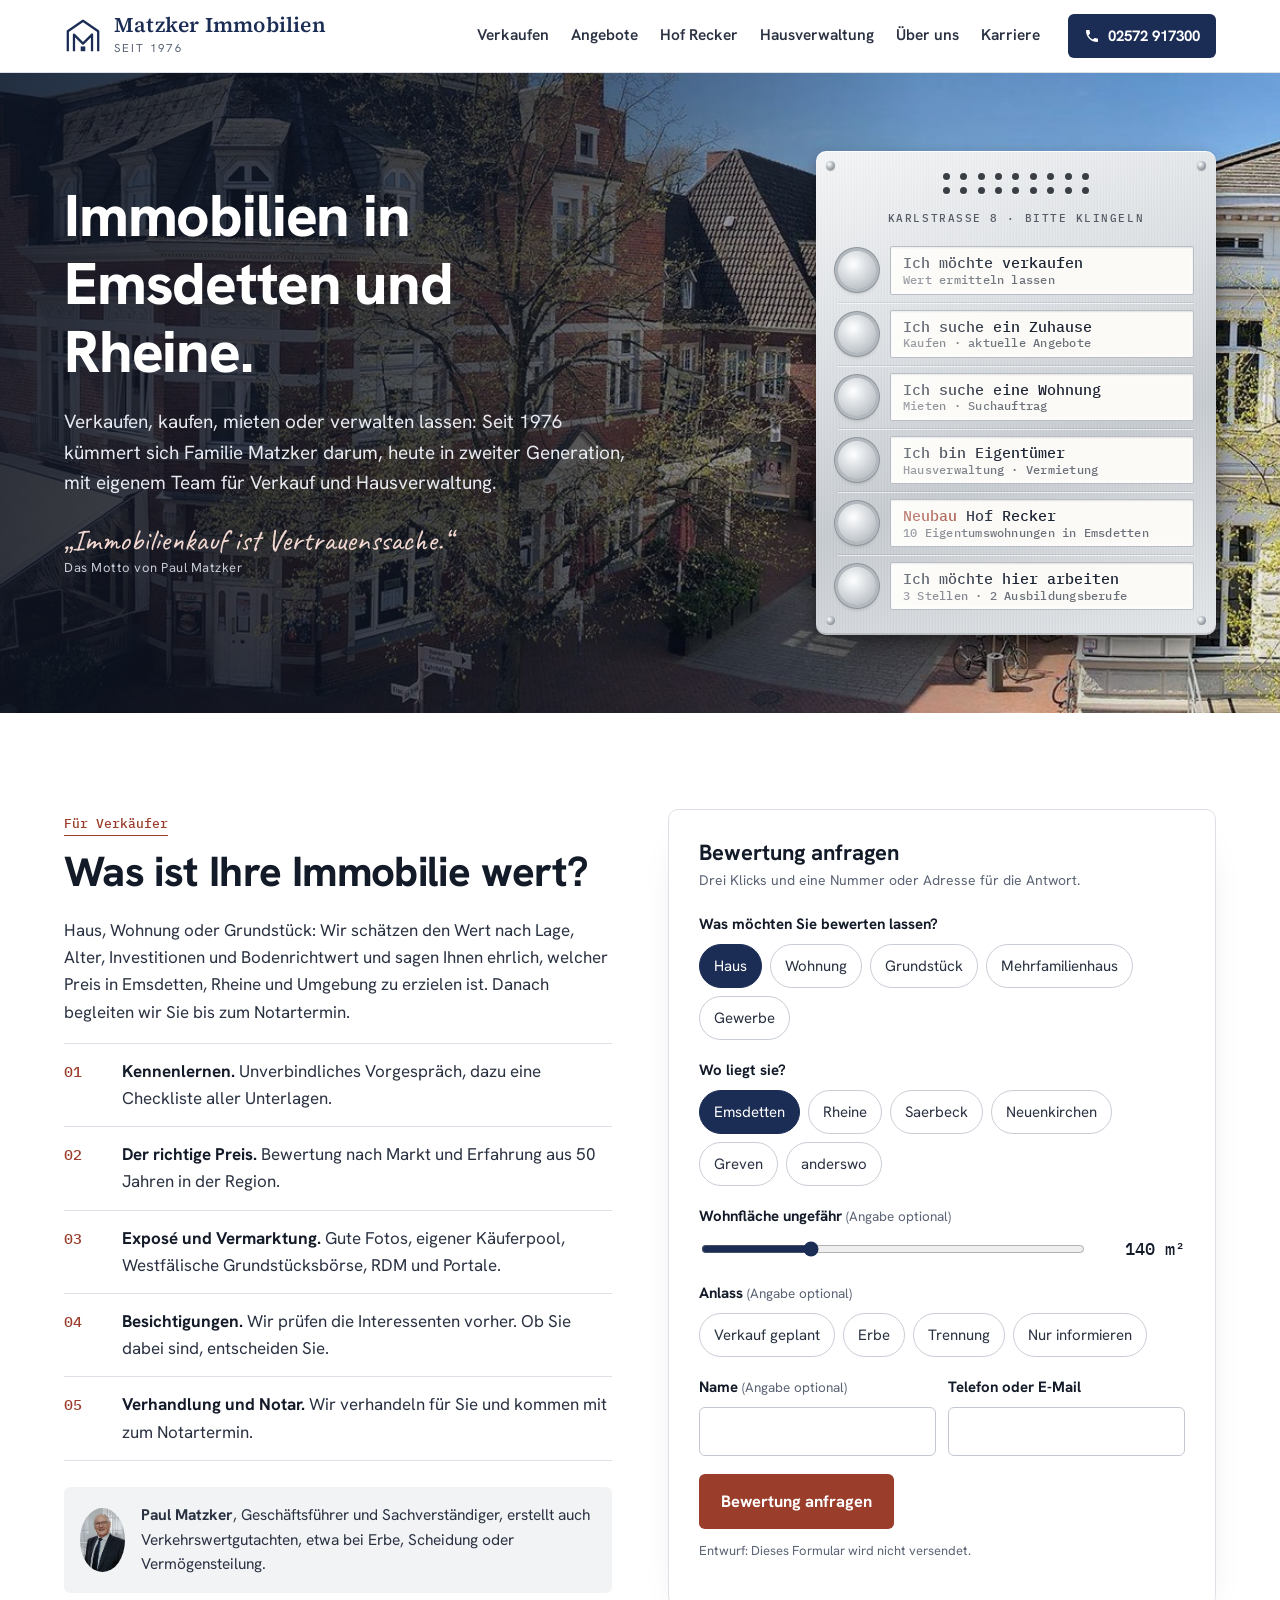
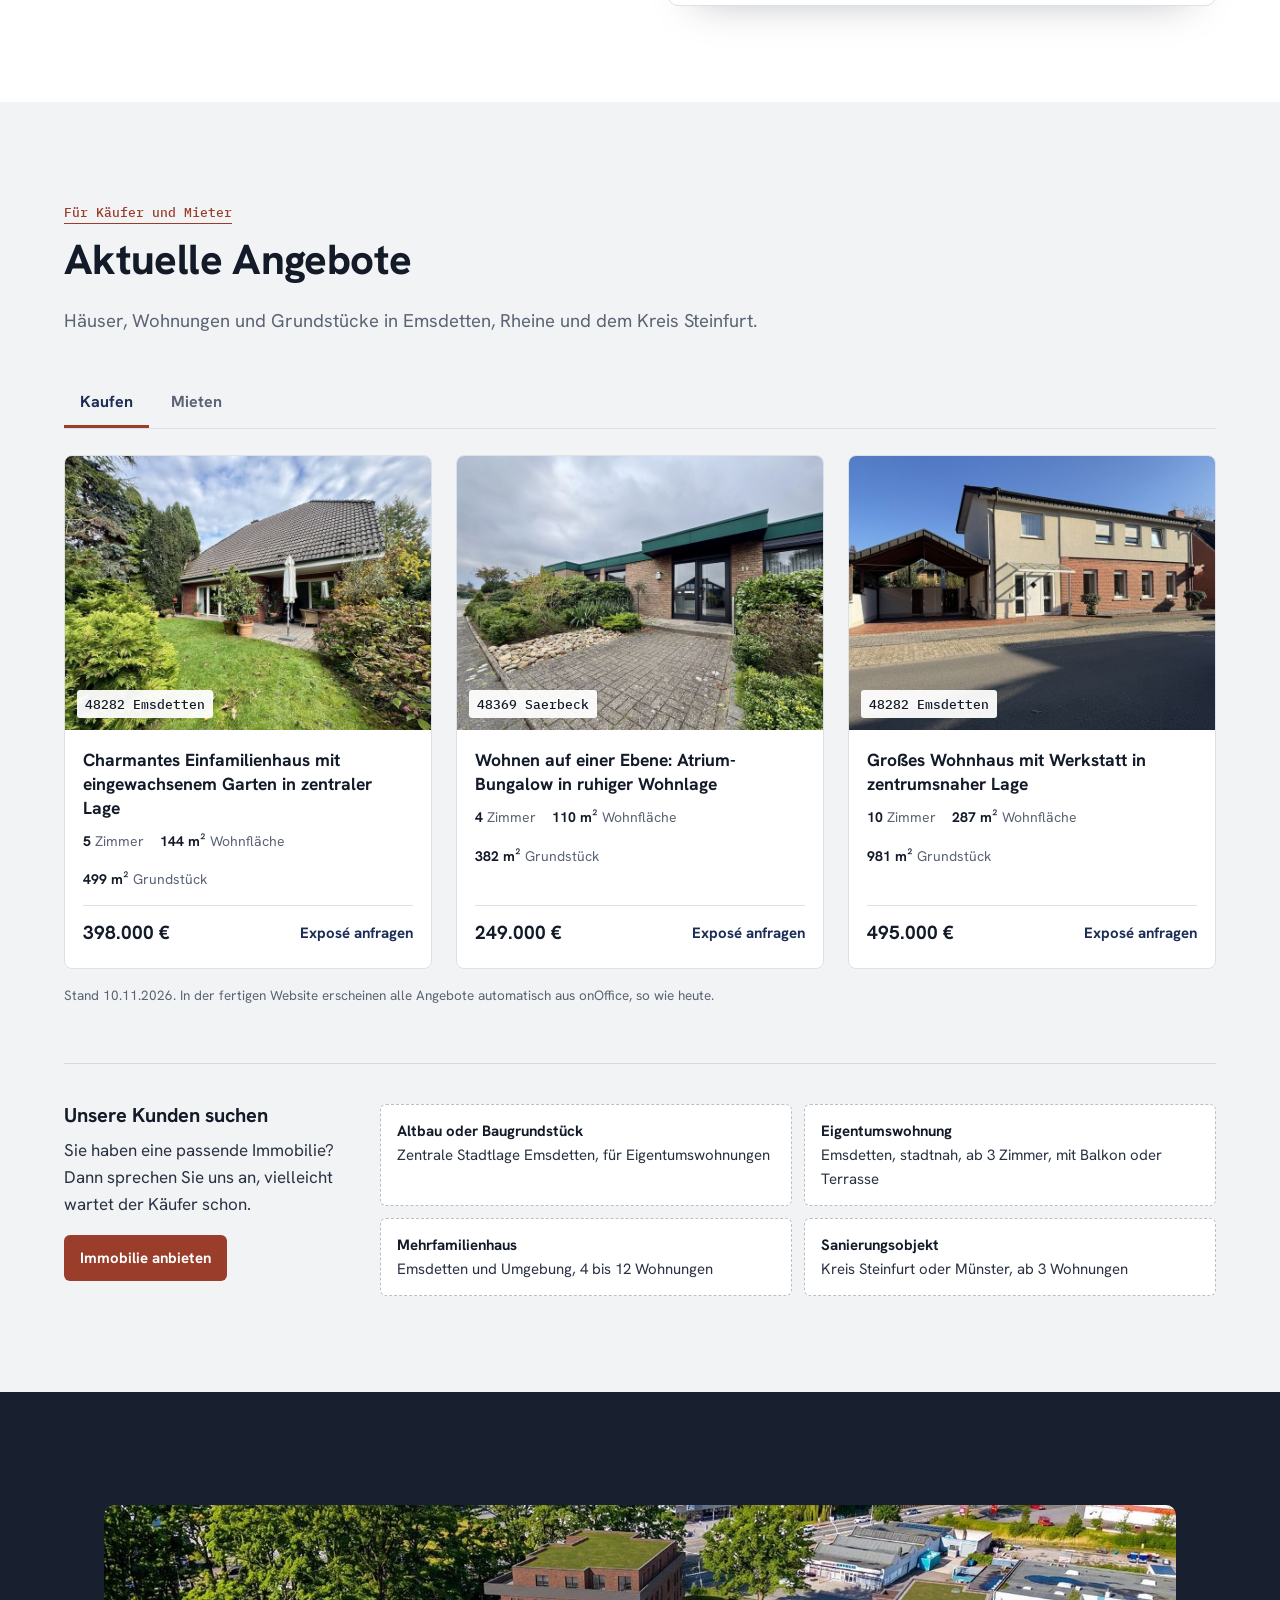
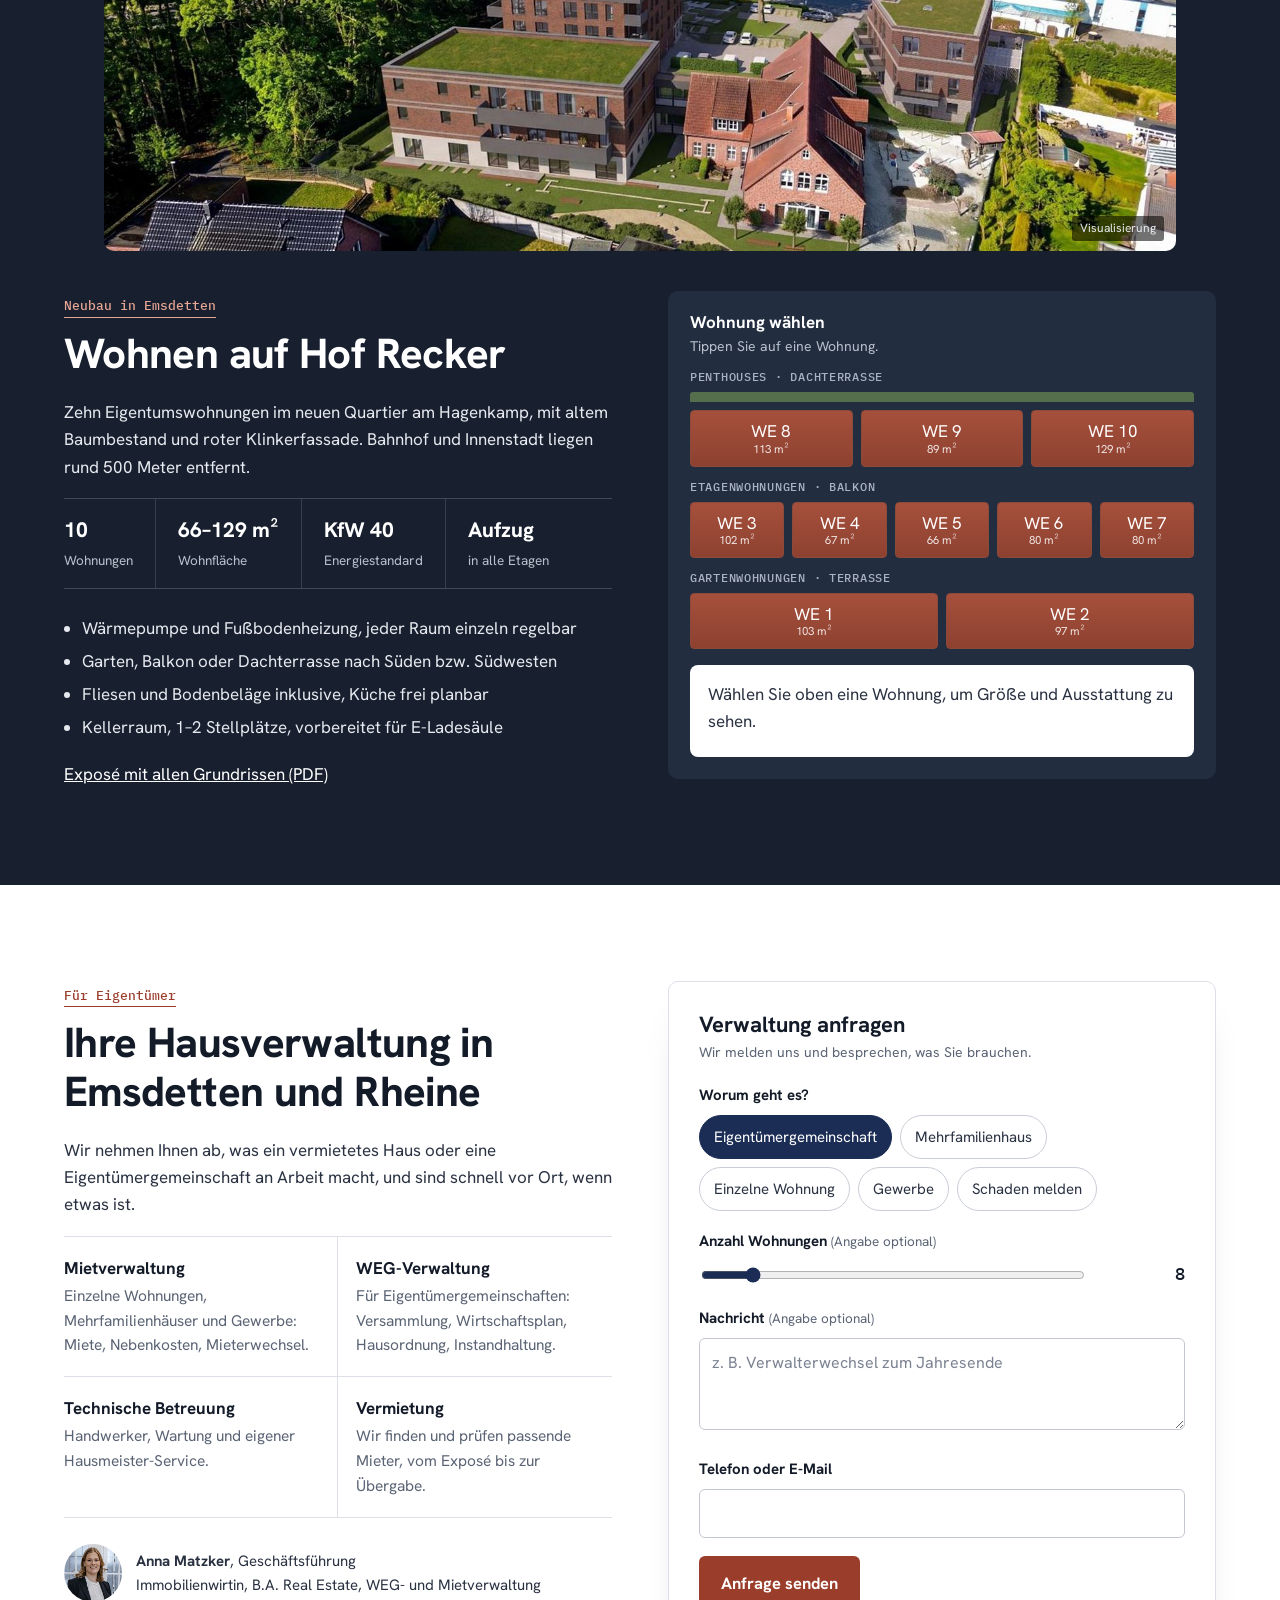
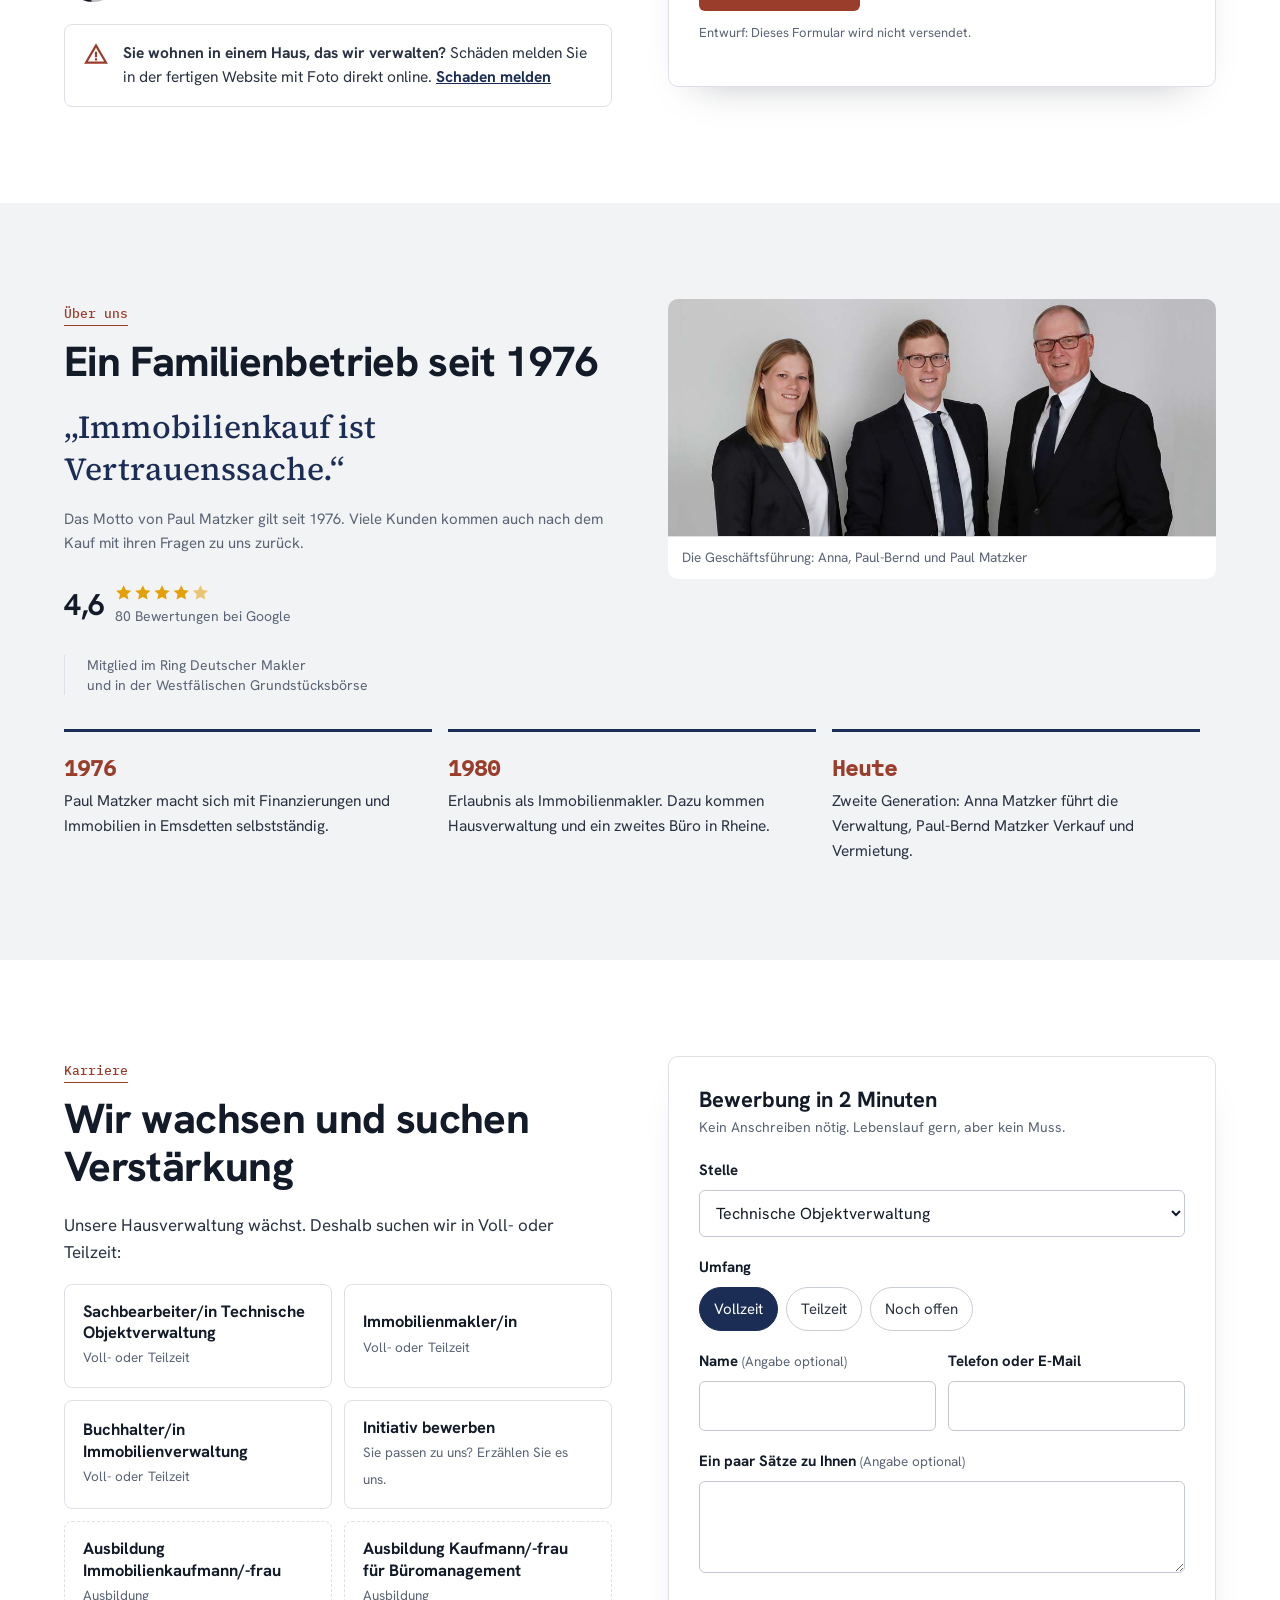
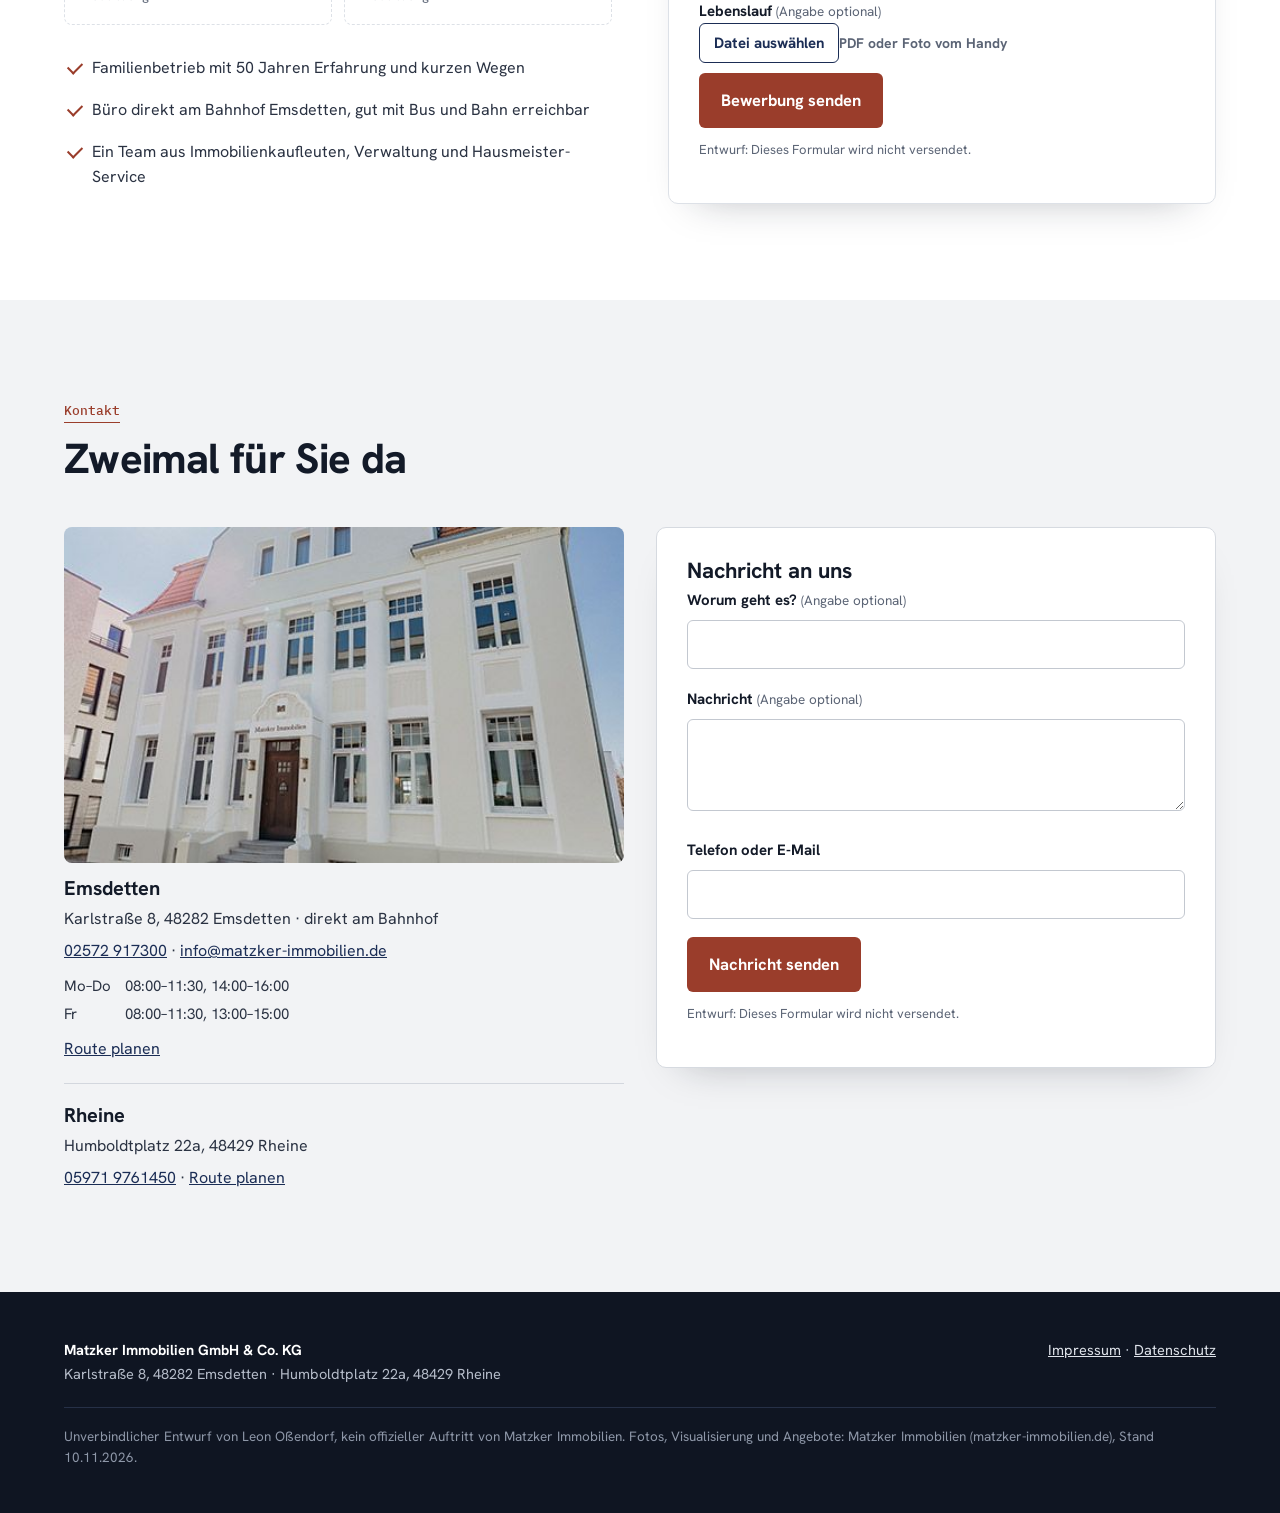
==== commit 9803fc8a: "Matzker: Texte genauer an den Quellen" ====
--- a/index.html
+++ b/index.html
@@ -213,7 +213,7 @@
           <div><b>10</b><span>Wohnungen</span></div>
           <div><b>66–129 m²</b><span>Wohnfläche</span></div>
           <div><b>KfW 40</b><span>Energiestandard</span></div>
-          <div><b>Aufzug</b><span>bis ins Penthouse</span></div>
+          <div><b>Aufzug</b><span>in alle Etagen</span></div>
         </div>
         <ul class="plus">
           <li>Wärmepumpe und Fußbodenheizung, jeder Raum einzeln regelbar</li>
@@ -304,7 +304,7 @@
         <span class="marke-zeile">Über uns</span>
         <h2>Ein Familienbetrieb seit 1976</h2>
         <p class="motto">„Immobilienkauf ist Vertrauenssache.“</p>
-        <p>Das Motto von Paul Matzker gilt seit 1976. Viele Kunden kommen auch Jahre nach dem Kauf mit ihren Fragen zu uns zurück.</p>
+        <p>Das Motto von Paul Matzker gilt seit 1976. Viele Kunden kommen auch nach dem Kauf mit ihren Fragen zu uns zurück.</p>
         <div class="siegel">
           <div class="sterne"><b>4,6</b><span><svg viewBox="0 0 100 18" aria-hidden="true"><g fill="#e3a008"><path id="st" d="M9 1l2.4 5 5.5.6-4.1 3.8 1.1 5.4L9 13.1 4.1 15.8l1.1-5.4L1.1 6.6l5.5-.6z"/><use href="#st" x="20"/><use href="#st" x="40"/><use href="#st" x="60"/></g><path d="M89 1l2.4 5 5.5.6-4.1 3.8 1.1 5.4L89 13.1l-4.9 2.7 1.1-5.4-4.1-3.8 5.5-.6z" fill="#e3a008" opacity=".55"/></svg><br>80 Bewertungen bei Google</span></div>
           <div class="verband">Mitglied im Ring Deutscher Makler<br>und in der Westfälischen Grundstücksbörse</div>
--- a/css/site.css
+++ b/css/site.css
@@ -296,3 +296,5 @@
 .datei span{border:1px solid var(--navy);color:var(--navy);font-weight:700;font-size:15px;padding:9px 14px;border-radius:var(--r)}
 .datei em{font-style:normal;font-size:14px;color:var(--muted)}
 .datei input:focus-visible + span{outline:3px solid var(--brick-2);outline-offset:2px}
+.we{white-space:nowrap}
+@media (max-width:560px){.etage.e5 .we{font-size:13.5px;padding:9px 2px}.etage.e5 .we small{font-size:10.5px}.datei em{flex-basis:100%}.haus{padding:16px}}
